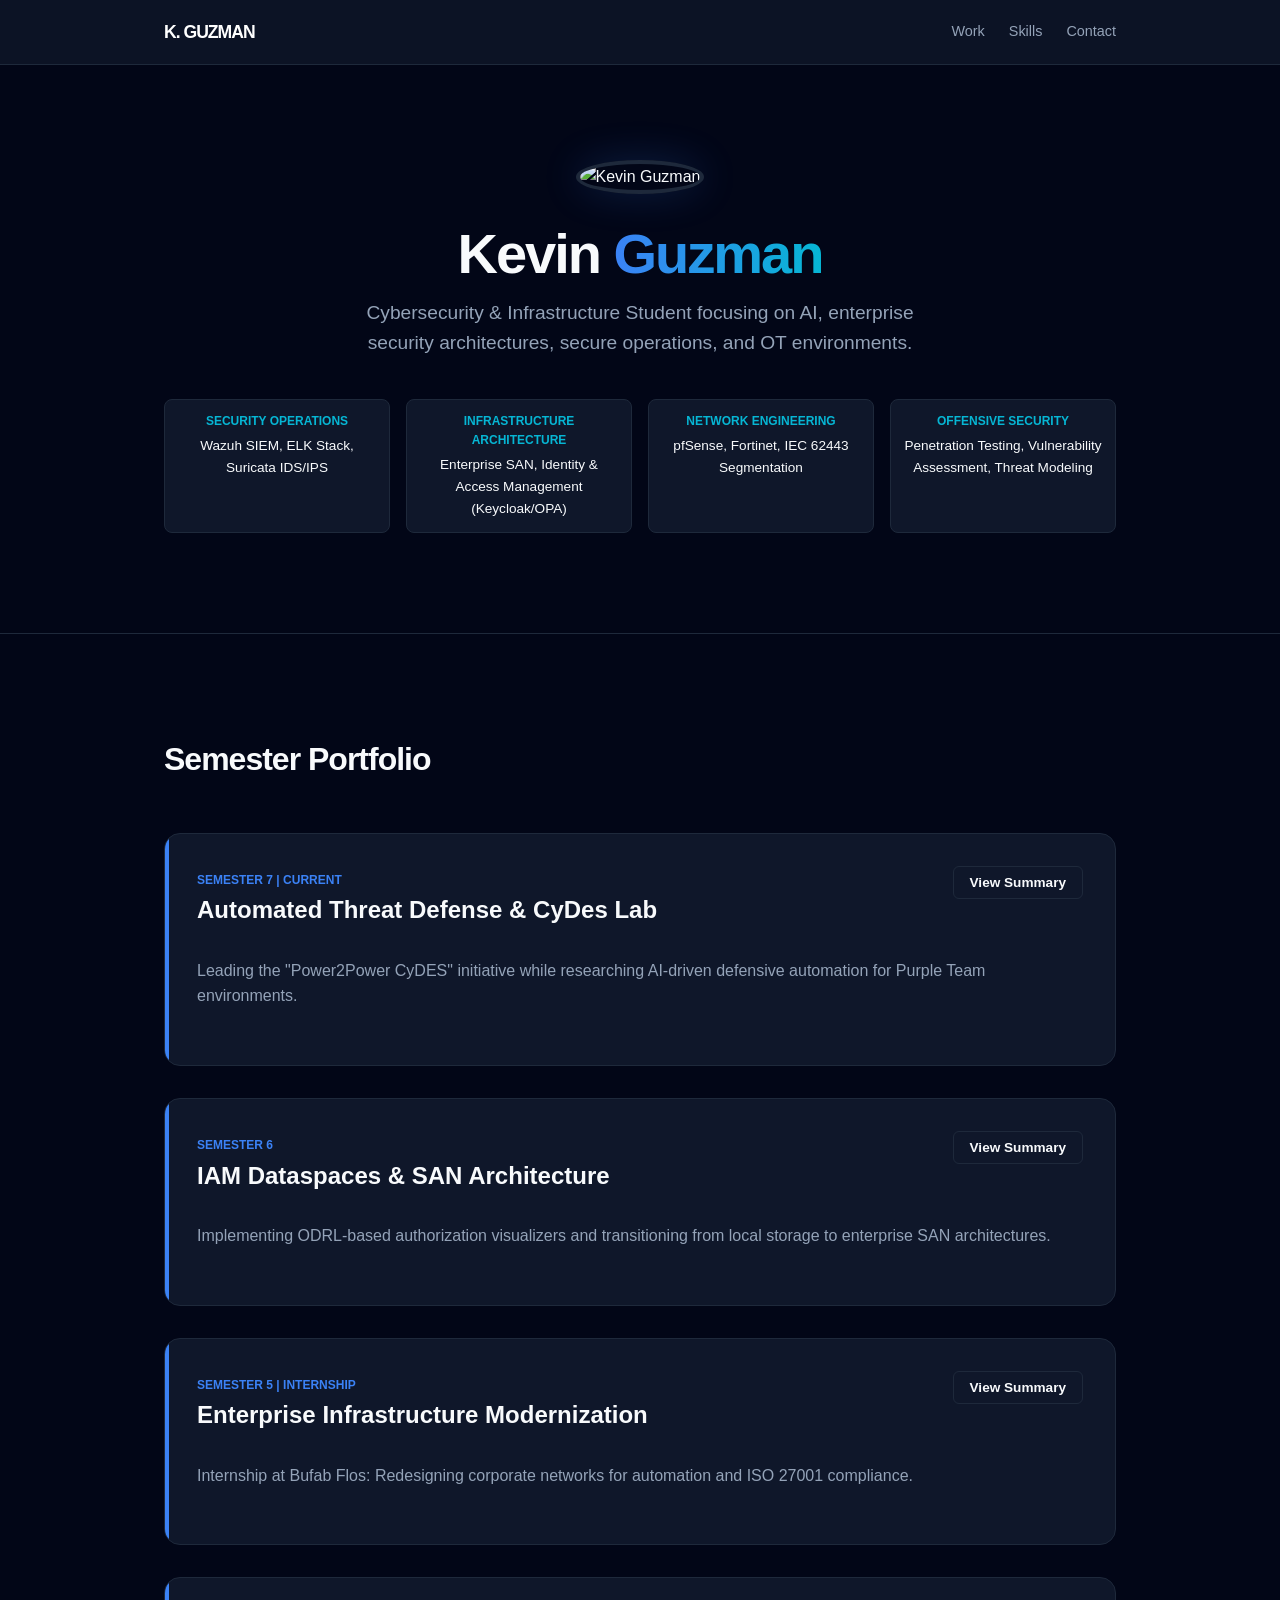
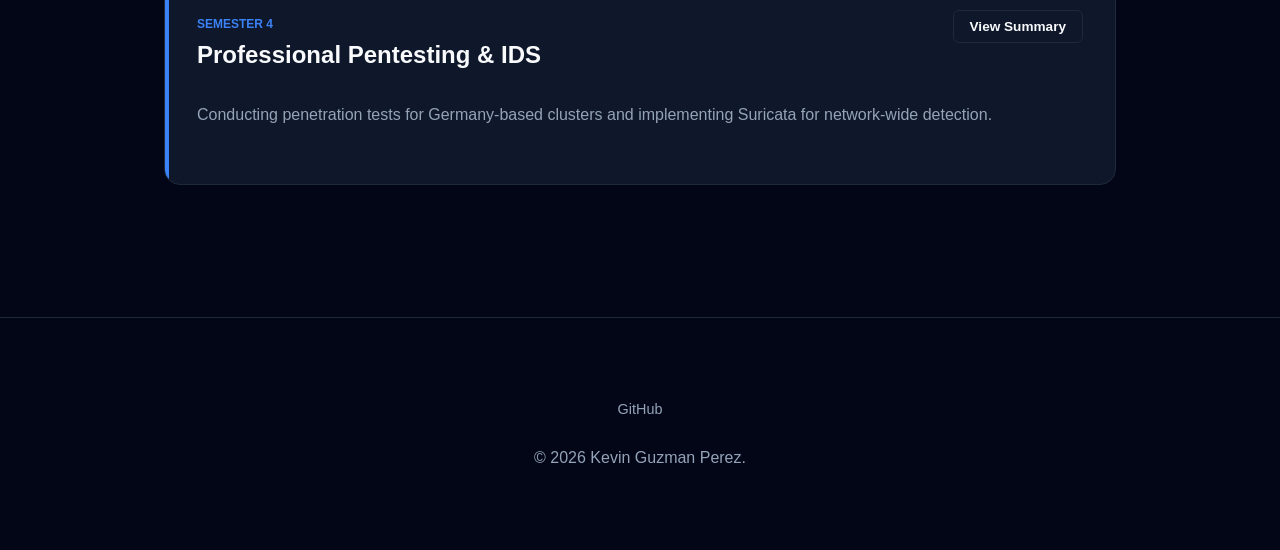
==== index.html @ f67b267b "Fix profile picture path in index.html" ====
<!DOCTYPE html>
<html lang="en">
<head>
    <meta charset="UTF-8">
    <meta name="viewport" content="width=device-width, initial-scale=1.0">
    <title>Kevin Guzman | Cybersecurity & Infrastructure Architect</title>
    <style>
        :root {
            --primary: #3b82f6;
            --primary-dark: #2563eb;
            --secondary: #0f172a;
            --accent: #06b6d4;
            --bg: #020617;
            --card-bg: #0f172a;
            --text: #f8fafc;
            --text-muted: #94a3b8;
            --border: #1e293b;
            --glass: rgba(15, 23, 42, 0.8);
        }

        * { box-sizing: border-box; margin: 0; padding: 0; }
        html { scroll-behavior: smooth; }

        body {
            font-family: 'Inter', -apple-system, sans-serif;
            background-color: var(--bg);
            color: var(--text);
            line-height: 1.6;
            overflow-x: hidden;
        }

        .container { max-width: 1000px; margin: 0 auto; padding: 0 24px; }

        /* Navigation */
        nav {
            position: fixed;
            top: 0; width: 100%;
            background: var(--glass);
            backdrop-filter: blur(12px);
            border-bottom: 1px solid var(--border);
            z-index: 1000;
        }

        nav .container {
            display: flex;
            justify-content: space-between;
            align-items: center;
            height: 64px;
        }

        .logo { font-weight: 800; letter-spacing: -1px; font-size: 1.1rem; color: #fff; text-decoration: none; }
        .nav-links { display: flex; gap: 24px; }
        .nav-links a { text-decoration: none; color: var(--text-muted); font-size: 0.9rem; font-weight: 500; transition: 0.2s; }
        .nav-links a:hover { color: var(--primary); }

        /* Hero */
        header { padding: 160px 0 100px; text-align: center; }
        .profile-pic {
            width: 160px; height: 160px; border-radius: 50%;
            object-fit: cover; margin-bottom: 32px;
            border: 4px solid var(--border);
            box-shadow: 0 0 40px rgba(59, 130, 246, 0.2);
        }

        h1 { font-size: 3.5rem; font-weight: 800; letter-spacing: -2px; margin-bottom: 16px; line-height: 1; }
        .gradient-text { background: linear-gradient(90deg, #3b82f6, #06b6d4); -webkit-background-clip: text; -webkit-text-fill-color: transparent; }
        .tagline { font-size: 1.2rem; color: var(--text-muted); max-width: 600px; margin: 0 auto 40px; }

        /* Skills */
        .skills-grid { display: grid; grid-template-columns: repeat(auto-fit, minmax(200px, 1fr)); gap: 16px; margin-top: 40px; }
        .skill-tag { background: var(--card-bg); border: 1px solid var(--border); padding: 12px; border-radius: 8px; font-size: 0.85rem; text-align: center; }
        .skill-tag strong { display: block; color: var(--accent); margin-bottom: 4px; font-size: 0.75rem; text-transform: uppercase; }

        /* Projects */
        section { padding: 100px 0; border-top: 1px solid var(--border); }
        h2 { font-size: 2rem; font-weight: 800; margin-bottom: 48px; letter-spacing: -1px; }

        .timeline { position: relative; }
        .project-card {
            background: var(--card-bg);
            border: 1px solid var(--border);
            border-radius: 16px;
            padding: 32px;
            margin-bottom: 32px;
            transition: 0.3s;
            position: relative;
            overflow: hidden;
        }

        .project-card:hover { border-color: var(--primary); transform: translateY(-4px); }
        .project-card::before {
            content: ""; position: absolute; top: 0; left: 0; width: 4px; height: 100%; background: var(--primary);
        }

        .project-header { display: flex; justify-content: space-between; align-items: flex-start; margin-bottom: 20px; }
        .semester-label { font-size: 0.75rem; font-weight: 700; color: var(--primary); text-transform: uppercase; }
        .project-title { font-size: 1.5rem; font-weight: 700; margin-bottom: 8px; }
        
        .project-summary { font-size: 1rem; color: var(--text-muted); margin-bottom: 24px; }
        
        /* Expandable Content */
        .details-content { 
            display: none; 
            padding-top: 24px; 
            border-top: 1px solid var(--border);
            font-size: 0.95rem;
        }
        .project-card.expanded .details-content { display: block; }

        .detail-section { margin-bottom: 20px; }
        .detail-section h4 { font-size: 0.85rem; color: var(--accent); text-transform: uppercase; margin-bottom: 8px; }
        .detail-section ul { padding-left: 20px; color: var(--text-muted); }
        .detail-section li { margin-bottom: 6px; }

        .toggle-btn {
            background: none; border: 1px solid var(--border); color: var(--text);
            padding: 8px 16px; border-radius: 6px; cursor: pointer; font-size: 0.85rem;
            font-weight: 600; transition: 0.2s;
        }
        .toggle-btn:hover { background: var(--border); }

        /* Footer */
        footer { padding: 80px 0; border-top: 1px solid var(--border); text-align: center; color: var(--text-muted); }
        .footer-links { display: flex; justify-content: center; gap: 32px; margin-bottom: 24px; }
        .footer-links a { color: var(--text-muted); text-decoration: none; font-size: 0.9rem; }
        .footer-links a:hover { color: var(--text); }

        @media (max-width: 768px) {
            h1 { font-size: 2.5rem; }
            .project-header { flex-direction: column; gap: 8px; }
        }
    </style>
</head>
<body>

    <nav>
        <div class="container">
            <a href="#" class="logo">K. GUZMAN</a>
            <div class="nav-links">
                <a href="#projects">Work</a>
                <a href="#skills">Skills</a>
                <a href="mailto:contact@deuthe.com">Contact</a>
            </div>
        </div>
    </nav>

    <header>
        <div class="container">
            <img src="assets/img/cv-pic.jpg" alt="Kevin Guzman" class="profile-pic">
            <h1>Kevin <span class="gradient-text">Guzman</span></h1>
            <p class="tagline">Cybersecurity & Infrastructure Student focusing on AI, enterprise security architectures, secure operations, and OT environments.</p>
            
            <div id="skills" class="skills-grid">
                <div class="skill-tag"><strong>Security Operations</strong>Wazuh SIEM, ELK Stack, Suricata IDS/IPS</div>
                <div class="skill-tag"><strong>Infrastructure Architecture</strong>Enterprise SAN, Identity & Access Management (Keycloak/OPA)</div>
                <div class="skill-tag"><strong>Network Engineering</strong>pfSense, Fortinet, IEC 62443 Segmentation</div>
                <div class="skill-tag"><strong>Offensive Security</strong>Penetration Testing, Vulnerability Assessment, Threat Modeling</div>
            </div>
        </div>
    </header>

    <section id="projects">
        <div class="container">
            <h2>Semester Portfolio</h2>
            
            <div class="timeline">

                <!-- Semester 7 -->
                <div class="project-card" id="s7">
                    <div class="project-header">
                        <div>
                            <span class="semester-label">Semester 7 | Current</span>
                            <h3 class="project-title">Automated Threat Defense & CyDes Lab</h3>
                        </div>
                        <button class="toggle-btn" onclick="toggleDetails('s7')">View Summary</button>
                    </div>
                    <p class="project-summary">Leading the "Power2Power CyDES" initiative while researching AI-driven defensive automation for Purple Team environments.</p>
                    
                    <div class="details-content">
                        <div class="detail-section">
                            <h4>Group Leadership: Power2Power</h4>
                            <ul>
                                <li>Acting as Group Leader for a collaboration with Power To Power on distributed energy system security.</li>
                                <li>Designing CRA-compliant network architectures for cyber-physical systems involving PLCs and Digital Twins.</li>
                                <li>Implementing IEC 62443 standard zones and conduits in complex Netlab environments.</li>
                            </ul>
                        </div>
                        <div class="detail-section">
                            <h4>Personal Research: AI-Driven Defense</h4>
                            <ul>
                                <li>Developed an automated defense script utilizing Gemma 4B and Gemini-CLI for real-time SSH log analysis.</li>
                                <li>Integrating active deception (Canary Tokens) with endpoint forensics (Velociraptor/Sysmon).</li>
                                <li>Built a 64GB RAM virtualized homelab for high-fidelity security validation and incident response testing.</li>
                            </ul>
                        </div>
                        <a href="cydes.html" style="color: var(--accent); text-decoration: none; font-size: 0.9rem; font-weight: 700;">Explore Lab Architecture Page →</a>
                    </div>
                </div>

                <!-- Semester 6 -->
                <div class="project-card" id="s6">
                    <div class="project-header">
                        <div>
                            <span class="semester-label">Semester 6</span>
                            <h3 class="project-title">IAM Dataspaces & SAN Architecture</h3>
                        </div>
                        <button class="toggle-btn" onclick="toggleDetails('s6')">View Summary</button>
                    </div>
                    <p class="project-summary">Implementing ODRL-based authorization visualizers and transitioning from local storage to enterprise SAN architectures.</p>
                    
                    <div class="details-content">
                        <div class="detail-section">
                            <h4>IAM building Blocks (Smart City)</h4>
                            <ul>
                                <li>Integrated IAM components into a dataspace for the "Eindhoven Verlicht" initiative.</li>
                                <li>Developed the ODRL Authorization Visualizer using a microservice stack: APISIX, OPA (Rego), and Keycloak.</li>
                                <li>Successfully orchestrated end-to-end JWT token validation and dynamic policy enforcement.</li>
                            </ul>
                        </div>
                        <div class="detail-section">
                            <h4>SAN Evolution</h4>
                            <ul>
                                <li>Built a Storage Area Network (SAN) prototype using consumer-grade hardware and iSCSI protocols.</li>
                                <li>Conducted performance gap analysis between NAS and SAN, focusing on latency and virtualization workloads.</li>
                                <li>Applied TOGAF Phase A and ArchiMate modeling to align technical setup with business continuity requirements.</li>
                            </ul>
                        </div>
                        <a href="whitepaper.html" style="color: var(--accent); text-decoration: none; font-size: 0.9rem; font-weight: 700;">View SAN Whitepaper →</a>
                    </div>
                </div>

                <!-- Semester 5 -->
                <div class="project-card" id="s5">
                    <div class="project-header">
                        <div>
                            <span class="semester-label">Semester 5 | Internship</span>
                            <h3 class="project-title">Enterprise Infrastructure Modernization</h3>
                        </div>
                        <button class="toggle-btn" onclick="toggleDetails('s5')">View Summary</button>
                    </div>
                    <p class="project-summary">Internship at Bufab Flos: Redesigning corporate networks for automation and ISO 27001 compliance.</p>
                    
                    <div class="details-content">
                        <div class="detail-section">
                            <h4>Bufab Flos Modernization</h4>
                            <ul>
                                <li>Responsible for redesigning and implementing network segments to support a new Warehouse Management System.</li>
                                <li>Prepared infrastructure for ISO 27001 compliance through strict VLAN segmentation and firewall hardening.</li>
                                <li>Executed Fortinet Firewall configurations, server consolidation, and Wi-Fi frequency analysis.</li>
                                <li>Coordinated technical requirements with stakeholders to ensure zero-downtime during the migration.</li>
                            </ul>
                        </div>
                    </div>
                </div>

                <!-- Semester 4 -->
                <div class="project-card" id="s4">
                    <div class="project-header">
                        <div>
                            <span class="semester-label">Semester 4</span>
                            <h3 class="project-title">Professional Pentesting & IDS</h3>
                        </div>
                        <button class="toggle-btn" onclick="toggleDetails('s4')">View Summary</button>
                    </div>
                    <p class="project-summary">Conducting penetration tests for Germany-based clusters and implementing Suricata for network-wide detection.</p>
                    
                    <div class="details-content">
                        <div class="detail-section">
                            <h4>Pentest: EHV-A Project</h4>
                            <ul>
                                <li>Conducted intelligence gathering (OSINT) and reconnaissance for a virtualized environment hosted on Azure/Kubernetes.</li>
                                <li>Identified outdated webserver versions and misconfigured certificates as primary entry vectors.</li>
                                <li>Navigated complex legal and scoping constraints within a professional pentesting contract.</li>
                            </ul>
                        </div>
                        <div class="detail-section">
                            <h4>Network Defense</h4>
                            <ul>
                                <li>Implemented Suricata IDS for network-based intrusion detection.</li>
                                <li>Developed "Body of Knowledge" documentation on Wi-Fi cracking vectors and defensive countermeasures.</li>
                            </ul>
                        </div>
                    </div>
                </div>

            </div>
        </div>
    </section>

    <footer>
        <div class="container">
            <div class="footer-links">
                <a href="https://github.com/Deuthe" target="_blank">GitHub</a>
            </div>
            <p>&copy; 2026 Kevin Guzman Perez.</p>
        </div>
    </footer>

    <script>
        function toggleDetails(id) {
            const card = document.getElementById(id);
            const btn = card.querySelector('.toggle-btn');
            card.classList.toggle('expanded');
            btn.textContent = card.classList.contains('expanded') ? 'Hide Summary' : 'View Summary';
        }
    </script>
</body>
</html>
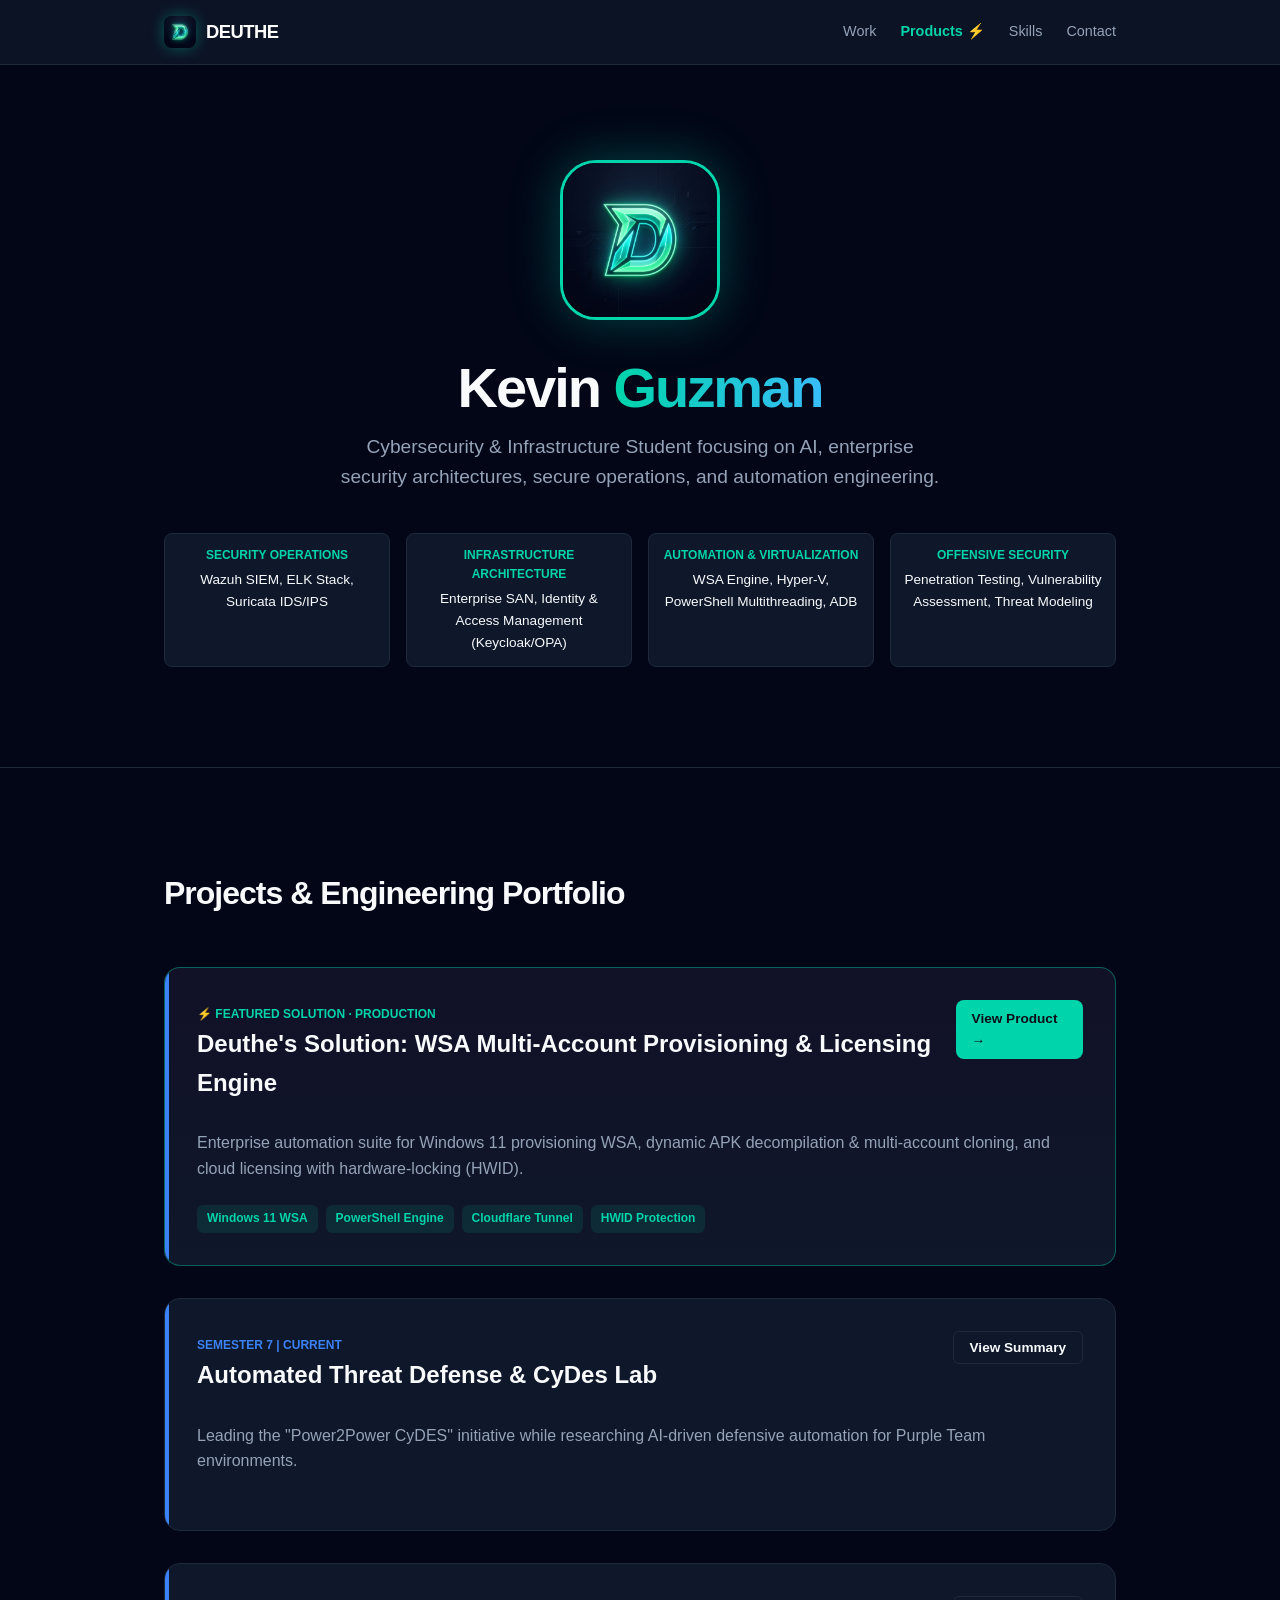
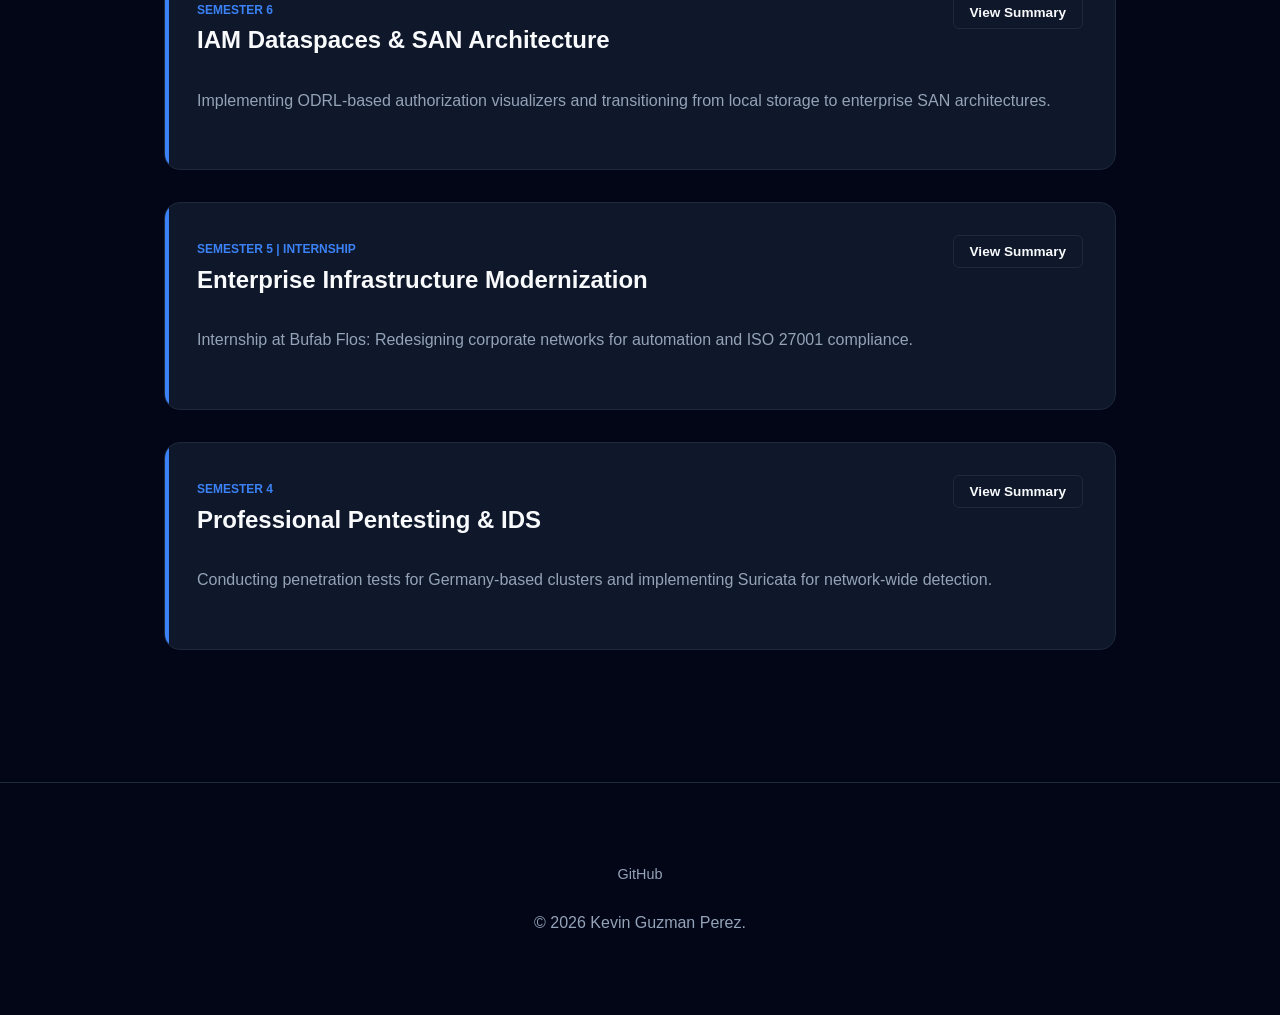
==== commit c30ac2c1: "Add Deuthe glowing brand logo and connect portfolio with products" ====
--- a/index.html
+++ b/index.html
@@ -9,7 +9,7 @@
             --primary: #3b82f6;
             --primary-dark: #2563eb;
             --secondary: #0f172a;
-            --accent: #06b6d4;
+            --accent: #00d4aa;
             --bg: #020617;
             --card-bg: #0f172a;
             --text: #f8fafc;
@@ -48,22 +48,24 @@
             height: 64px;
         }
 
-        .logo { font-weight: 800; letter-spacing: -1px; font-size: 1.1rem; color: #fff; text-decoration: none; }
-        .nav-links { display: flex; gap: 24px; }
+        .logo { font-weight: 800; letter-spacing: -0.5px; font-size: 1.15rem; color: #fff; text-decoration: none; display: flex; align-items: center; gap: 10px; }
+        .logo img { width: 32px; height: 32px; border-radius: 8px; box-shadow: 0 0 15px rgba(0, 212, 170, 0.4); }
+        .nav-links { display: flex; gap: 24px; align-items: center; }
         .nav-links a { text-decoration: none; color: var(--text-muted); font-size: 0.9rem; font-weight: 500; transition: 0.2s; }
-        .nav-links a:hover { color: var(--primary); }
+        .nav-links a:hover { color: var(--accent); }
 
         /* Hero */
         header { padding: 160px 0 100px; text-align: center; }
         .profile-pic {
-            width: 160px; height: 160px; border-radius: 50%;
+            width: 160px; height: 160px; border-radius: 36px;
             object-fit: cover; margin-bottom: 32px;
-            border: 4px solid var(--border);
-            box-shadow: 0 0 40px rgba(59, 130, 246, 0.2);
+            border: 3px solid var(--accent);
+            box-shadow: 0 0 50px rgba(0, 212, 170, 0.3);
+            background: #0d0d1a;
         }
 
         h1 { font-size: 3.5rem; font-weight: 800; letter-spacing: -2px; margin-bottom: 16px; line-height: 1; }
-        .gradient-text { background: linear-gradient(90deg, #3b82f6, #06b6d4); -webkit-background-clip: text; -webkit-text-fill-color: transparent; }
+        .gradient-text { background: linear-gradient(90deg, #00d4aa, #38bdf8); -webkit-background-clip: text; -webkit-text-fill-color: transparent; }
         .tagline { font-size: 1.2rem; color: var(--text-muted); max-width: 600px; margin: 0 auto 40px; }
 
         /* Skills */
@@ -135,9 +137,13 @@
 
     <nav>
         <div class="container">
-            <a href="#" class="logo">K. GUZMAN</a>
+            <a href="/" class="logo">
+                <img src="assets/img/logo.png" alt="Deuthe Logo">
+                <span>DEUTHE</span>
+            </a>
             <div class="nav-links">
                 <a href="#projects">Work</a>
+                <a href="/products/dofustouchwsa/install" style="color: var(--accent); font-weight: 700;">Products &#x26A1;</a>
                 <a href="#skills">Skills</a>
                 <a href="mailto:contact@deuthe.com">Contact</a>
             </div>
@@ -146,14 +152,14 @@
 
     <header>
         <div class="container">
-            <img src="assets/img/cv-pic.jpg" alt="Kevin Guzman" class="profile-pic">
+            <img src="assets/img/logo.png" alt="Kevin Guzman (Deuthe)" class="profile-pic">
             <h1>Kevin <span class="gradient-text">Guzman</span></h1>
-            <p class="tagline">Cybersecurity & Infrastructure Student focusing on AI, enterprise security architectures, secure operations, and OT environments.</p>
+            <p class="tagline">Cybersecurity & Infrastructure Student focusing on AI, enterprise security architectures, secure operations, and automation engineering.</p>
             
             <div id="skills" class="skills-grid">
                 <div class="skill-tag"><strong>Security Operations</strong>Wazuh SIEM, ELK Stack, Suricata IDS/IPS</div>
                 <div class="skill-tag"><strong>Infrastructure Architecture</strong>Enterprise SAN, Identity & Access Management (Keycloak/OPA)</div>
-                <div class="skill-tag"><strong>Network Engineering</strong>pfSense, Fortinet, IEC 62443 Segmentation</div>
+                <div class="skill-tag"><strong>Automation & Virtualization</strong>WSA Engine, Hyper-V, PowerShell Multithreading, ADB</div>
                 <div class="skill-tag"><strong>Offensive Security</strong>Penetration Testing, Vulnerability Assessment, Threat Modeling</div>
             </div>
         </div>
@@ -161,9 +167,30 @@
 
     <section id="projects">
         <div class="container">
-            <h2>Semester Portfolio</h2>
+            <h2>Projects & Engineering Portfolio</h2>
             
             <div class="timeline">
+
+                <!-- Featured Product: Deuthe's Solution -->
+                <div class="project-card" id="deuthe-solution" style="border-color: rgba(0, 212, 170, 0.4); background: linear-gradient(180deg, #111128, #0f172a);">
+                    <div class="project-header">
+                        <div>
+                            <span class="semester-label" style="color: var(--accent);">&#x26A1; Featured Solution &middot; Production</span>
+                            <h3 class="project-title">Deuthe's Solution: WSA Multi-Account Provisioning & Licensing Engine</h3>
+                        </div>
+                        <a href="/products/dofustouchwsa/install" style="background: var(--accent); color: #0d0d1a; padding: 8px 16px; border-radius: 8px; font-weight: 700; text-decoration: none; font-size: 0.85rem; display: inline-flex; align-items: center; gap: 6px;">
+                            View Product &#x2192;
+                        </a>
+                    </div>
+                    <p class="project-summary">Enterprise automation suite for Windows 11 provisioning WSA, dynamic APK decompilation & multi-account cloning, and cloud licensing with hardware-locking (HWID).</p>
+                    
+                    <div style="display: flex; gap: 8px; flex-wrap: wrap; margin-top: 16px;">
+                        <span style="background: rgba(0, 212, 170, 0.1); color: var(--accent); padding: 4px 10px; border-radius: 6px; font-size: 0.75rem; font-weight: 600;">Windows 11 WSA</span>
+                        <span style="background: rgba(0, 212, 170, 0.1); color: var(--accent); padding: 4px 10px; border-radius: 6px; font-size: 0.75rem; font-weight: 600;">PowerShell Engine</span>
+                        <span style="background: rgba(0, 212, 170, 0.1); color: var(--accent); padding: 4px 10px; border-radius: 6px; font-size: 0.75rem; font-weight: 600;">Cloudflare Tunnel</span>
+                        <span style="background: rgba(0, 212, 170, 0.1); color: var(--accent); padding: 4px 10px; border-radius: 6px; font-size: 0.75rem; font-weight: 600;">HWID Protection</span>
+                    </div>
+                </div>
 
                 <!-- Semester 7 -->
                 <div class="project-card" id="s7">
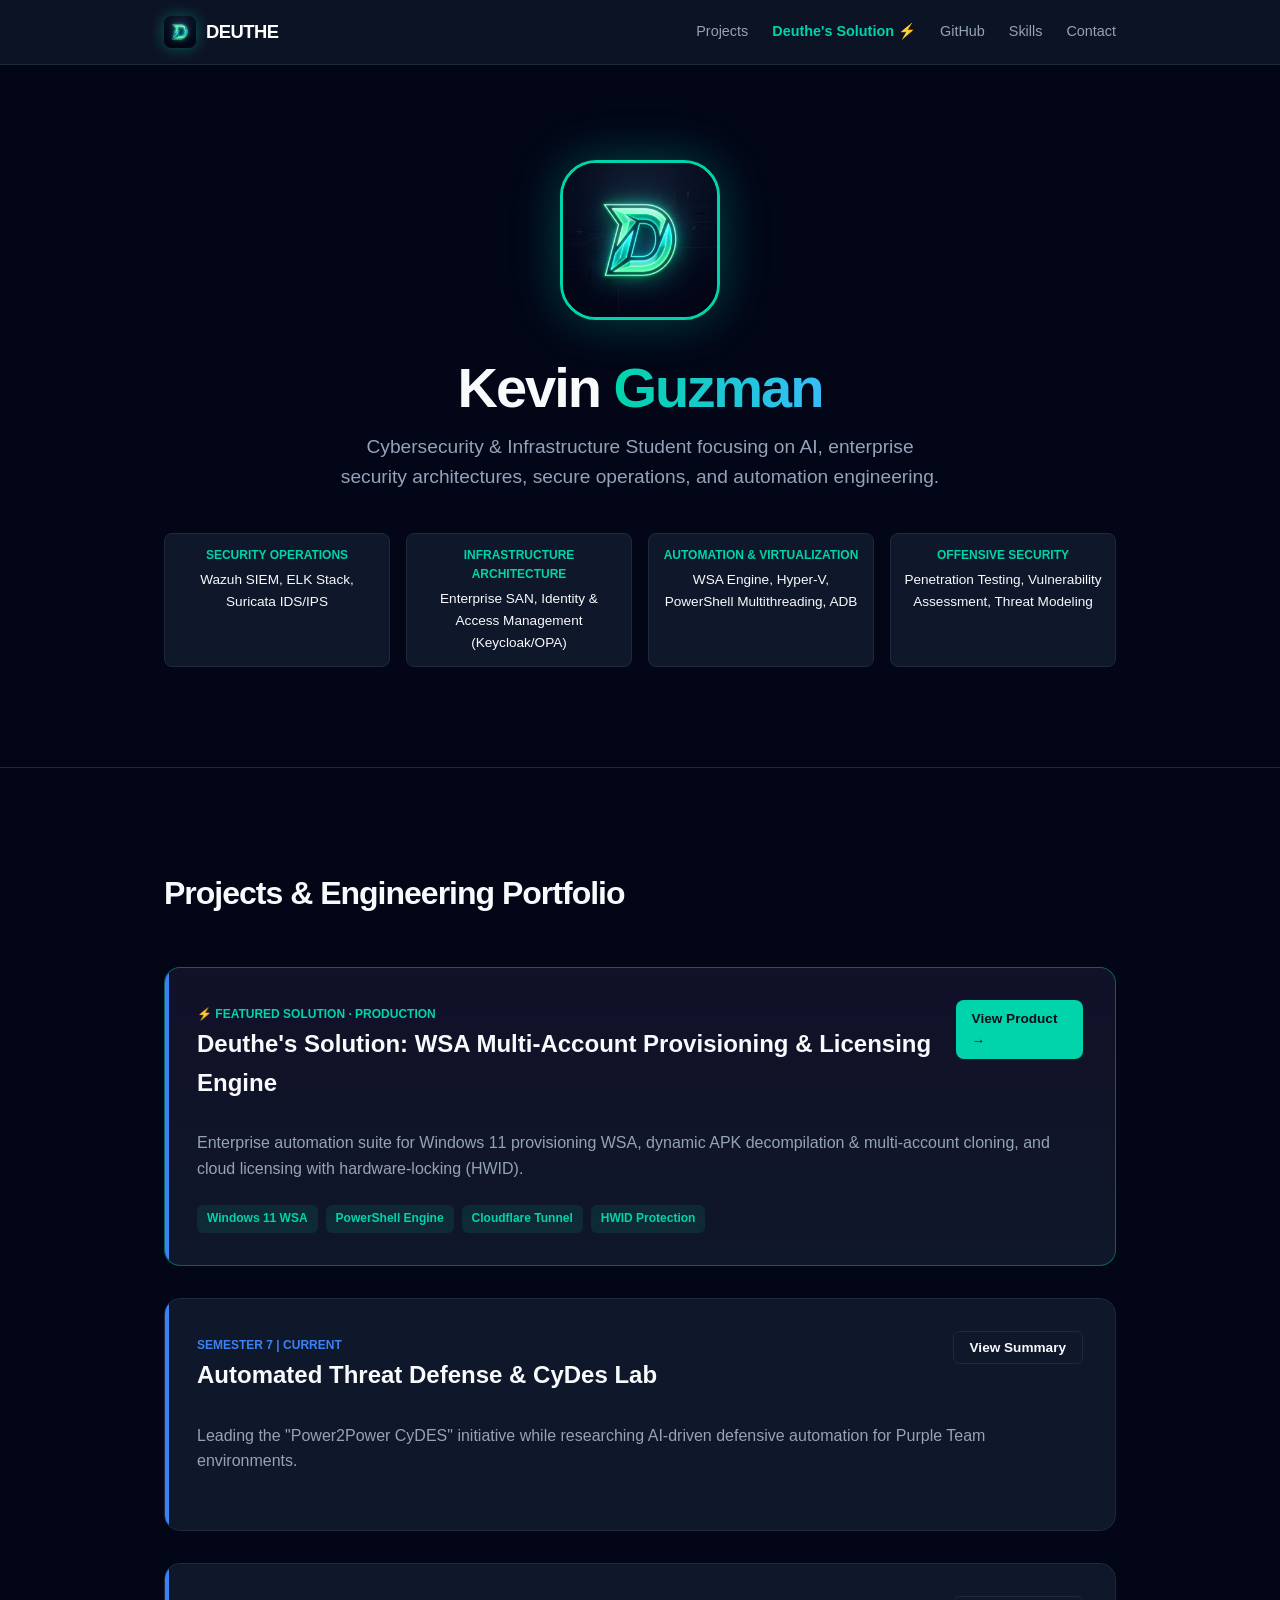
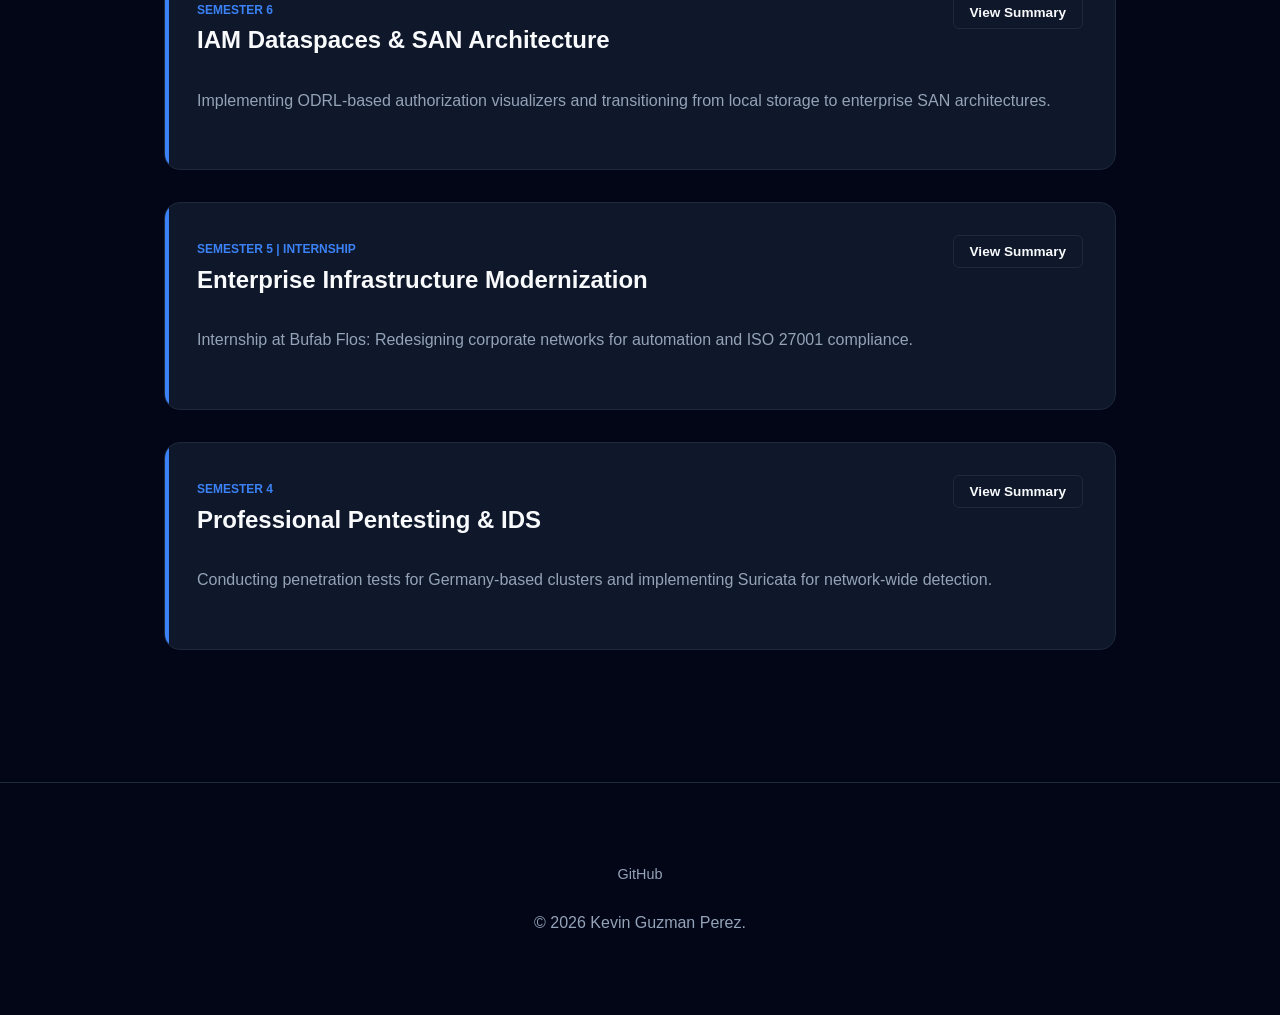
==== commit 098931df: "feat(seo): add OpenGraph, Twitter cards, SHA-256 integrity checksums, Telegram support, and canonica" ====
--- a/index.html
+++ b/index.html
@@ -4,6 +4,42 @@
     <meta charset="UTF-8">
     <meta name="viewport" content="width=device-width, initial-scale=1.0">
     <title>Kevin Guzman | Cybersecurity & Infrastructure Architect</title>
+    <meta name="description" content="Portfolio of Kevin Guzman (Deuthe) — Cybersecurity, Systems Architecture, Android Virtualization, Enterprise Networks, and Cloud Infrastructure.">
+    <link rel="canonical" href="https://deuthe.com/">
+    <link rel="icon" type="image/png" href="assets/img/logo.png">
+
+    <!-- Open Graph / Facebook -->
+    <meta property="og:type" content="website">
+    <meta property="og:url" content="https://deuthe.com/">
+    <meta property="og:title" content="Kevin Guzman | Cybersecurity & Infrastructure Architect">
+    <meta property="og:description" content="Portfolio of Kevin Guzman — Cybersecurity, Systems Architecture, Android Virtualization & Enterprise Infrastructure.">
+    <meta property="og:image" content="https://deuthe.com/assets/img/logo.png">
+
+    <!-- Twitter -->
+    <meta property="twitter:card" content="summary">
+    <meta property="twitter:url" content="https://deuthe.com/">
+    <meta property="twitter:title" content="Kevin Guzman | Cybersecurity & Infrastructure Architect">
+    <meta property="twitter:description" content="Portfolio of Kevin Guzman — Cybersecurity, Systems Architecture, Android Virtualization & Enterprise Infrastructure.">
+    <meta property="twitter:image" content="https://deuthe.com/assets/img/logo.png">
+
+    <!-- Structured Data (JSON-LD) -->
+    <script type="application/ld+json">
+    {
+      "@context": "https://schema.org",
+      "@type": "ProfilePage",
+      "mainEntity": {
+        "@type": "Person",
+        "name": "Kevin Guzman",
+        "alternateName": "Deuthe",
+        "url": "https://deuthe.com/",
+        "image": "https://deuthe.com/assets/img/cv-pic.jpg",
+        "jobTitle": "Cybersecurity & Systems Infrastructure Engineer",
+        "sameAs": [
+          "https://github.com/Deuthe"
+        ]
+      }
+    }
+    </script>
     <style>
         :root {
             --primary: #3b82f6;
@@ -142,8 +178,9 @@
                 <span>DEUTHE</span>
             </a>
             <div class="nav-links">
-                <a href="#projects">Work</a>
-                <a href="/products/dofustouchwsa/install" style="color: var(--accent); font-weight: 700;">Products &#x26A1;</a>
+                <a href="#projects">Projects</a>
+                <a href="/products/dofustouchwsa/install/" style="color: var(--accent); font-weight: 700;">Deuthe's Solution &#x26A1;</a>
+                <a href="https://github.com/Deuthe" target="_blank">GitHub</a>
                 <a href="#skills">Skills</a>
                 <a href="mailto:contact@deuthe.com">Contact</a>
             </div>
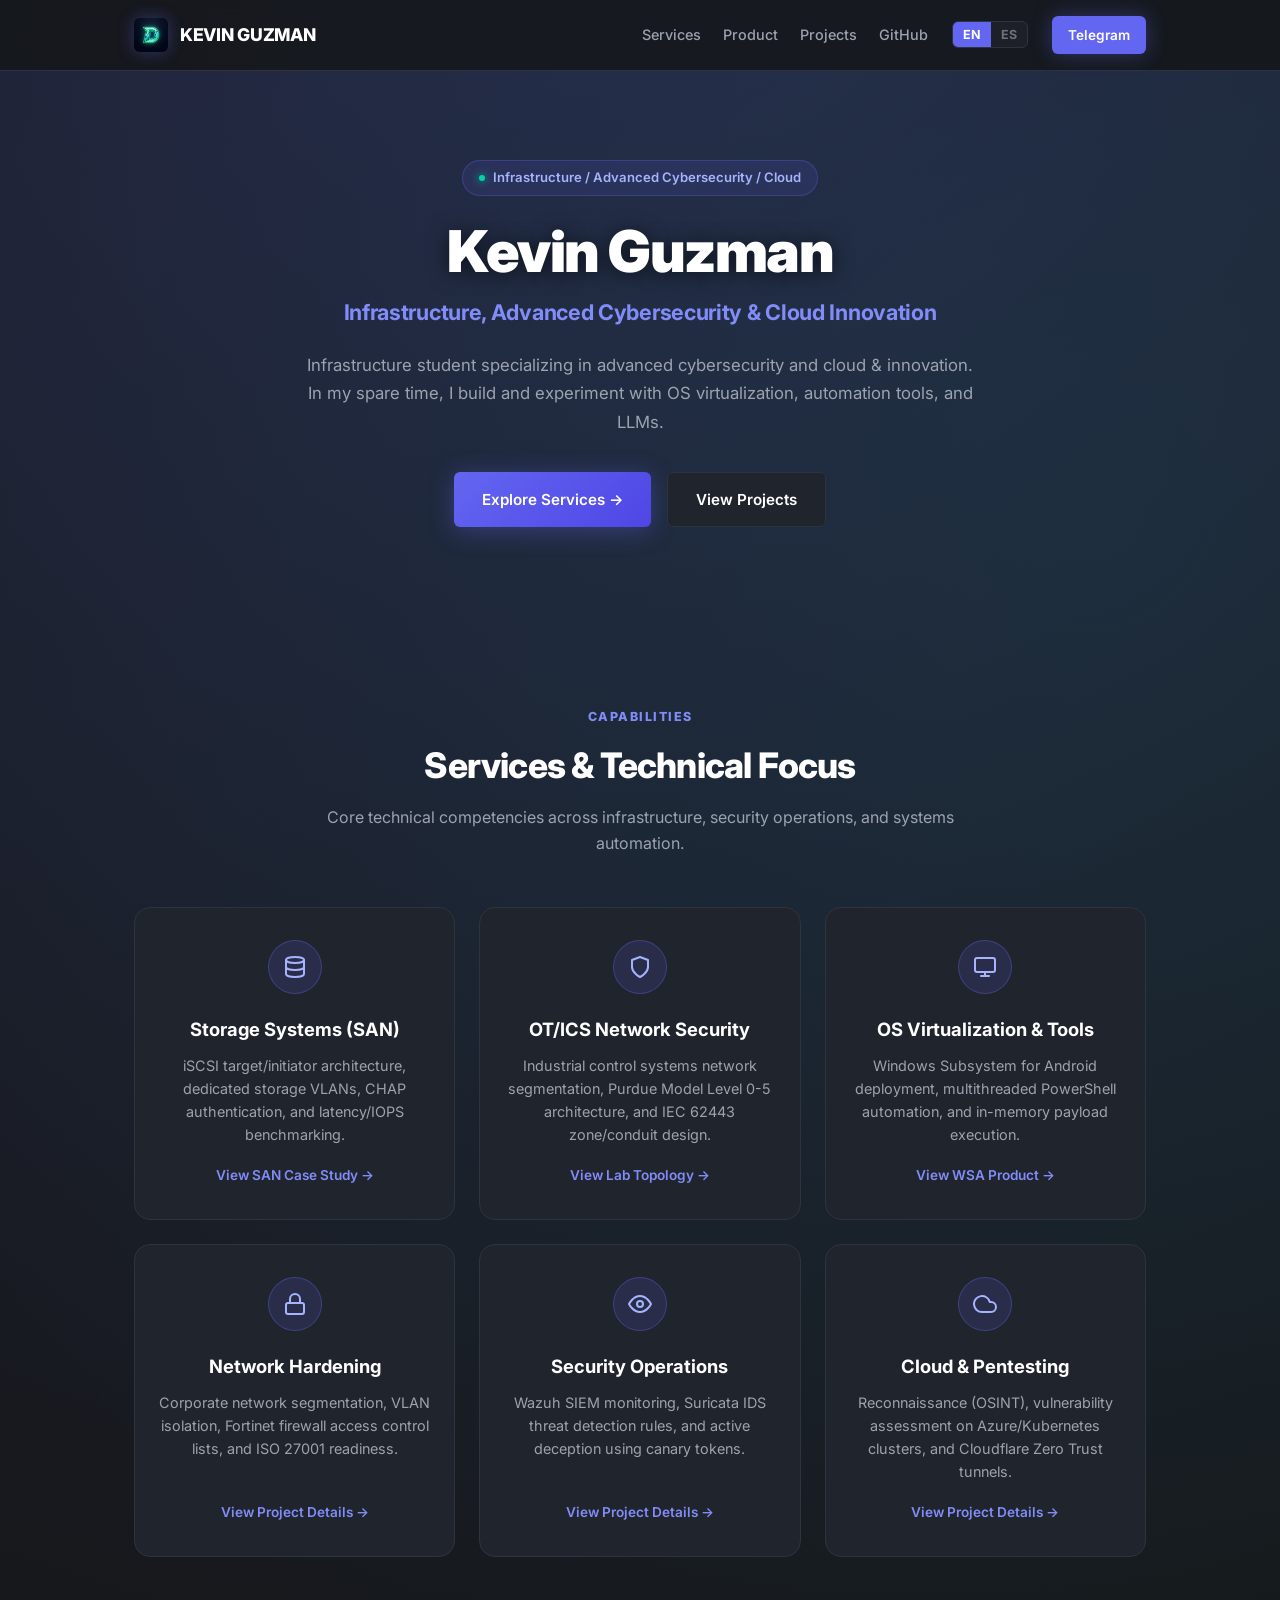
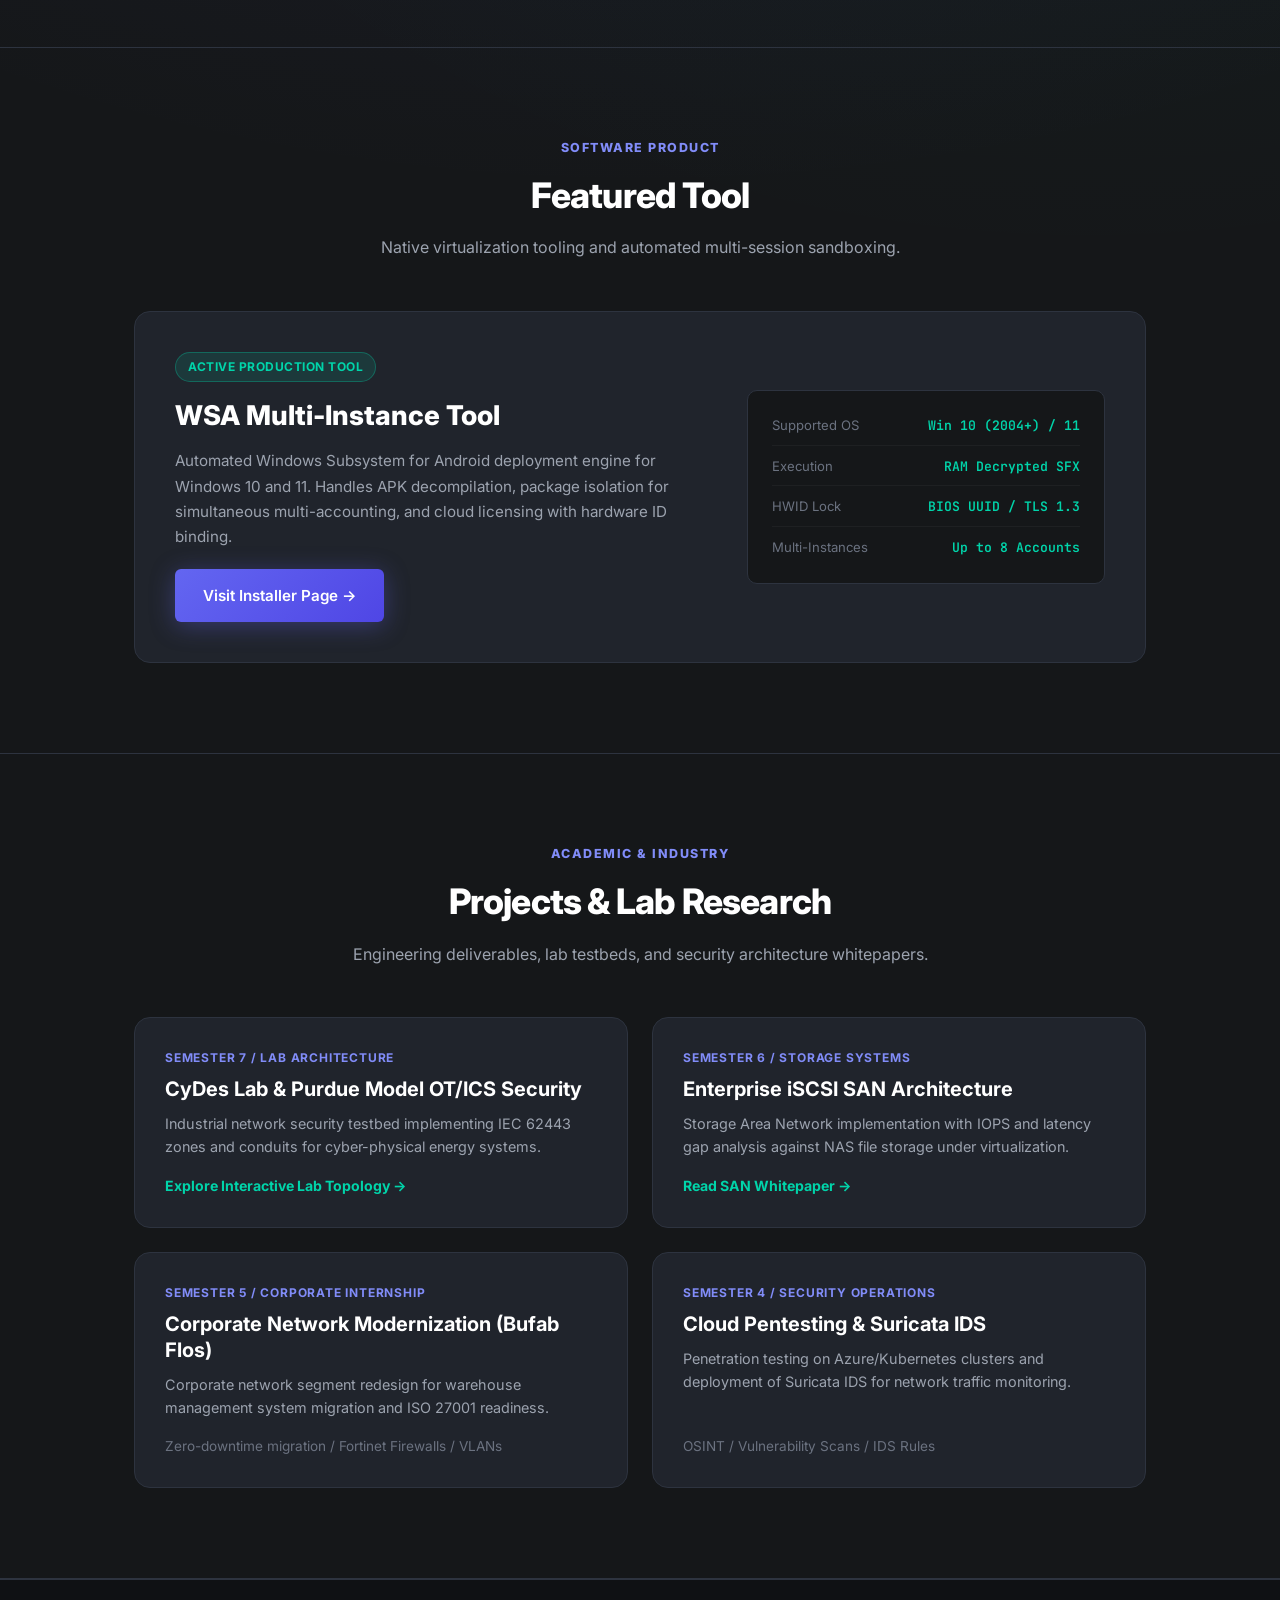
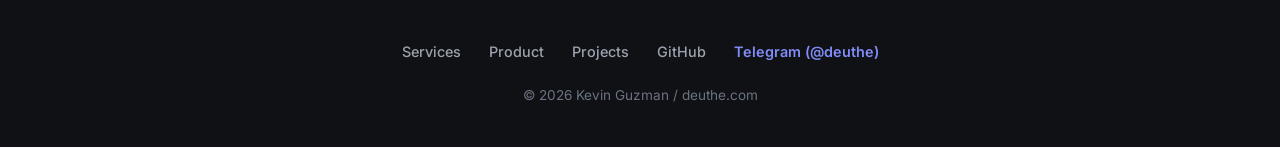
==== commit 7f032d4a: "feat: redesign portfolio and installer with Cruip Open dark theme, bilingual switcher, 5M Kamas pric" ====
--- a/index.html
+++ b/index.html
@@ -1,372 +1,899 @@
 <!DOCTYPE html>
 <html lang="en">
 <head>
-    <meta charset="UTF-8">
-    <meta name="viewport" content="width=device-width, initial-scale=1.0">
-    <title>Kevin Guzman | Cybersecurity & Infrastructure Architect</title>
-    <meta name="description" content="Portfolio of Kevin Guzman (Deuthe) — Cybersecurity, Systems Architecture, Android Virtualization, Enterprise Networks, and Cloud Infrastructure.">
-    <link rel="canonical" href="https://deuthe.com/">
-    <link rel="icon" type="image/png" href="assets/img/logo.png">
-
-    <!-- Open Graph / Facebook -->
-    <meta property="og:type" content="website">
-    <meta property="og:url" content="https://deuthe.com/">
-    <meta property="og:title" content="Kevin Guzman | Cybersecurity & Infrastructure Architect">
-    <meta property="og:description" content="Portfolio of Kevin Guzman — Cybersecurity, Systems Architecture, Android Virtualization & Enterprise Infrastructure.">
-    <meta property="og:image" content="https://deuthe.com/assets/img/logo.png">
-
-    <!-- Twitter -->
-    <meta property="twitter:card" content="summary">
-    <meta property="twitter:url" content="https://deuthe.com/">
-    <meta property="twitter:title" content="Kevin Guzman | Cybersecurity & Infrastructure Architect">
-    <meta property="twitter:description" content="Portfolio of Kevin Guzman — Cybersecurity, Systems Architecture, Android Virtualization & Enterprise Infrastructure.">
-    <meta property="twitter:image" content="https://deuthe.com/assets/img/logo.png">
-
-    <!-- Structured Data (JSON-LD) -->
-    <script type="application/ld+json">
-    {
-      "@context": "https://schema.org",
-      "@type": "ProfilePage",
-      "mainEntity": {
-        "@type": "Person",
-        "name": "Kevin Guzman",
-        "alternateName": "Deuthe",
-        "url": "https://deuthe.com/",
-        "image": "https://deuthe.com/assets/img/cv-pic.jpg",
-        "jobTitle": "Cybersecurity & Systems Infrastructure Engineer",
-        "sameAs": [
-          "https://github.com/Deuthe"
-        ]
-      }
-    }
-    </script>
-    <style>
-        :root {
-            --primary: #3b82f6;
-            --primary-dark: #2563eb;
-            --secondary: #0f172a;
-            --accent: #00d4aa;
-            --bg: #020617;
-            --card-bg: #0f172a;
-            --text: #f8fafc;
-            --text-muted: #94a3b8;
-            --border: #1e293b;
-            --glass: rgba(15, 23, 42, 0.8);
-        }
-
-        * { box-sizing: border-box; margin: 0; padding: 0; }
-        html { scroll-behavior: smooth; }
-
-        body {
-            font-family: 'Inter', -apple-system, sans-serif;
-            background-color: var(--bg);
-            color: var(--text);
-            line-height: 1.6;
-            overflow-x: hidden;
-        }
-
-        .container { max-width: 1000px; margin: 0 auto; padding: 0 24px; }
-
-        /* Navigation */
-        nav {
-            position: fixed;
-            top: 0; width: 100%;
-            background: var(--glass);
-            backdrop-filter: blur(12px);
-            border-bottom: 1px solid var(--border);
-            z-index: 1000;
-        }
-
-        nav .container {
-            display: flex;
-            justify-content: space-between;
-            align-items: center;
-            height: 64px;
-        }
-
-        .logo { font-weight: 800; letter-spacing: -0.5px; font-size: 1.15rem; color: #fff; text-decoration: none; display: flex; align-items: center; gap: 10px; }
-        .logo img { width: 32px; height: 32px; border-radius: 8px; box-shadow: 0 0 15px rgba(0, 212, 170, 0.4); }
-        .nav-links { display: flex; gap: 24px; align-items: center; }
-        .nav-links a { text-decoration: none; color: var(--text-muted); font-size: 0.9rem; font-weight: 500; transition: 0.2s; }
-        .nav-links a:hover { color: var(--accent); }
-
-        /* Hero */
-        header { padding: 160px 0 100px; text-align: center; }
-        .profile-pic {
-            width: 160px; height: 160px; border-radius: 36px;
-            object-fit: cover; margin-bottom: 32px;
-            border: 3px solid var(--accent);
-            box-shadow: 0 0 50px rgba(0, 212, 170, 0.3);
-            background: #0d0d1a;
-        }
-
-        h1 { font-size: 3.5rem; font-weight: 800; letter-spacing: -2px; margin-bottom: 16px; line-height: 1; }
-        .gradient-text { background: linear-gradient(90deg, #00d4aa, #38bdf8); -webkit-background-clip: text; -webkit-text-fill-color: transparent; }
-        .tagline { font-size: 1.2rem; color: var(--text-muted); max-width: 600px; margin: 0 auto 40px; }
-
-        /* Skills */
-        .skills-grid { display: grid; grid-template-columns: repeat(auto-fit, minmax(200px, 1fr)); gap: 16px; margin-top: 40px; }
-        .skill-tag { background: var(--card-bg); border: 1px solid var(--border); padding: 12px; border-radius: 8px; font-size: 0.85rem; text-align: center; }
-        .skill-tag strong { display: block; color: var(--accent); margin-bottom: 4px; font-size: 0.75rem; text-transform: uppercase; }
-
-        /* Projects */
-        section { padding: 100px 0; border-top: 1px solid var(--border); }
-        h2 { font-size: 2rem; font-weight: 800; margin-bottom: 48px; letter-spacing: -1px; }
-
-        .timeline { position: relative; }
-        .project-card {
-            background: var(--card-bg);
-            border: 1px solid var(--border);
-            border-radius: 16px;
-            padding: 32px;
-            margin-bottom: 32px;
-            transition: 0.3s;
-            position: relative;
-            overflow: hidden;
-        }
-
-        .project-card:hover { border-color: var(--primary); transform: translateY(-4px); }
-        .project-card::before {
-            content: ""; position: absolute; top: 0; left: 0; width: 4px; height: 100%; background: var(--primary);
-        }
-
-        .project-header { display: flex; justify-content: space-between; align-items: flex-start; margin-bottom: 20px; }
-        .semester-label { font-size: 0.75rem; font-weight: 700; color: var(--primary); text-transform: uppercase; }
-        .project-title { font-size: 1.5rem; font-weight: 700; margin-bottom: 8px; }
-        
-        .project-summary { font-size: 1rem; color: var(--text-muted); margin-bottom: 24px; }
-        
-        /* Expandable Content */
-        .details-content { 
-            display: none; 
-            padding-top: 24px; 
-            border-top: 1px solid var(--border);
-            font-size: 0.95rem;
-        }
-        .project-card.expanded .details-content { display: block; }
-
-        .detail-section { margin-bottom: 20px; }
-        .detail-section h4 { font-size: 0.85rem; color: var(--accent); text-transform: uppercase; margin-bottom: 8px; }
-        .detail-section ul { padding-left: 20px; color: var(--text-muted); }
-        .detail-section li { margin-bottom: 6px; }
-
-        .toggle-btn {
-            background: none; border: 1px solid var(--border); color: var(--text);
-            padding: 8px 16px; border-radius: 6px; cursor: pointer; font-size: 0.85rem;
-            font-weight: 600; transition: 0.2s;
-        }
-        .toggle-btn:hover { background: var(--border); }
-
-        /* Footer */
-        footer { padding: 80px 0; border-top: 1px solid var(--border); text-align: center; color: var(--text-muted); }
-        .footer-links { display: flex; justify-content: center; gap: 32px; margin-bottom: 24px; }
-        .footer-links a { color: var(--text-muted); text-decoration: none; font-size: 0.9rem; }
-        .footer-links a:hover { color: var(--text); }
-
-        @media (max-width: 768px) {
-            h1 { font-size: 2.5rem; }
-            .project-header { flex-direction: column; gap: 8px; }
-        }
-    </style>
+ <meta charset="UTF-8">
+ <meta name="viewport" content="width=device-width, initial-scale=1.0">
+ <title>Kevin Guzman | Infrastructure, Advanced Cybersecurity & Cloud</title>
+ <meta name="description" content="Portfolio of Kevin Guzman Infrastructure student specializing in Advanced Cybersecurity, Cloud, Innovation, OS Virtualization, Automation, and LLMs.">
+ <link rel="canonical" href="https://deuthe.com/">
+ <link rel="icon" type="image/png" href="assets/img/logo.png">
+
+ <!-- Open Graph -->
+ <meta property="og:type" content="website">
+ <meta property="og:url" content="https://deuthe.com/">
+ <meta property="og:title" content="Kevin Guzman | Infrastructure, Advanced Cybersecurity & Cloud">
+ <meta property="og:description" content="Portfolio of Kevin Guzman Infrastructure student specializing in Advanced Cybersecurity, Cloud, Innovation, OS Virtualization, Automation, and LLMs.">
+ <meta property="og:image" content="https://deuthe.com/assets/img/logo.png">
+
+ <!-- Twitter -->
+ <meta property="twitter:card" content="summary_large_image">
+ <meta property="twitter:url" content="https://deuthe.com/">
+ <meta property="twitter:title" content="Kevin Guzman | Infrastructure, Advanced Cybersecurity & Cloud">
+ <meta property="twitter:description" content="Portfolio of Kevin Guzman Infrastructure student specializing in Advanced Cybersecurity, Cloud, Innovation, OS Virtualization, Automation, and LLMs.">
+ <meta property="twitter:image" content="https://deuthe.com/assets/img/logo.png">
+
+ <!-- Google Fonts (Cruip Open Typography) -->
+ <link rel="preconnect" href="https://fonts.googleapis.com">
+ <link rel="preconnect" href="https://fonts.gstatic.com" crossorigin>
+ <link href="https://fonts.googleapis.com/css2?family=Inter:wght@400;500;600;700;800;900&family=JetBrains+Mono:wght@400;500;600&display=swap" rel="stylesheet">
+
+ <style>
+ /* Cruip Open Color Palette & Design Tokens */
+ :root {
+ --bg: #151719;
+ --bg-elevated: #1d2026;
+ --bg-card: #20242c;
+ --bg-card-hover: #262c37;
+ --primary: #6366f1;
+ --primary-hover: #4f46e5;
+ --primary-glow: rgba(99, 102, 241, 0.35);
+ --accent: #00d4aa;
+ --accent-glow: rgba(0, 212, 170, 0.3);
+ --border: #2d333f;
+ --border-hover: #3e4758;
+ --text-heading: #ffffff;
+ --text-body: #9ca3af;
+ --text-muted: #6b7280;
+ --radius-lg: 16px;
+ --radius-md: 10px;
+ --radius-sm: 6px;
+ }
+
+ * { box-sizing: border-box; margin: 0; padding: 0; }
+ html { scroll-behavior: smooth; }
+
+ body {
+ font-family: 'Inter', -apple-system, BlinkMacSystemFont, sans-serif;
+ background-color: var(--bg);
+ color: var(--text-body);
+ line-height: 1.65;
+ overflow-x: hidden;
+ -webkit-font-smoothing: antialiased;
+ background-image: 
+ radial-gradient(circle at 50% -5%, rgba(99, 102, 241, 0.22) 0%, transparent 55%),
+ radial-gradient(circle at 85% 15%, rgba(0, 212, 170, 0.08) 0%, transparent 45%);
+ background-repeat: no-repeat;
+ }
+
+ .container { max-width: 1060px; margin: 0 auto; padding: 0 24px; }
+
+ /* Navbar (Cruip Open Style) */
+ nav {
+ position: fixed;
+ top: 0; width: 100%;
+ background: rgba(21, 23, 25, 0.85);
+ backdrop-filter: blur(16px);
+ -webkit-backdrop-filter: blur(16px);
+ border-bottom: 1px solid var(--border);
+ z-index: 1000;
+ }
+
+ nav .container {
+ display: flex;
+ justify-content: space-between;
+ align-items: center;
+ height: 70px;
+ }
+
+ .brand {
+ display: flex;
+ align-items: center;
+ gap: 12px;
+ text-decoration: none;
+ color: var(--text-heading);
+ font-weight: 800;
+ font-size: 1.1rem;
+ letter-spacing: -0.3px;
+ }
+
+ .brand-logo {
+ width: 34px;
+ height: 34px;
+ border-radius: var(--radius-sm);
+ box-shadow: 0 0 16px var(--primary-glow);
+ }
+
+ .nav-right {
+ display: flex;
+ align-items: center;
+ gap: 24px;
+ }
+
+ .nav-links {
+ display: flex;
+ gap: 22px;
+ align-items: center;
+ }
+
+ .nav-links a {
+ text-decoration: none;
+ color: var(--text-body);
+ font-size: 0.9rem;
+ font-weight: 500;
+ transition: color 0.2s;
+ }
+
+ .nav-links a:hover { color: var(--text-heading); }
+
+ /* Language Switcher */
+ .lang-toggle {
+ display: flex;
+ align-items: center;
+ background: var(--bg-elevated);
+ border: 1px solid var(--border);
+ border-radius: var(--radius-sm);
+ overflow: hidden;
+ }
+
+ .lang-btn {
+ background: none;
+ border: none;
+ color: var(--text-muted);
+ padding: 5px 10px;
+ font-size: 0.78rem;
+ font-weight: 700;
+ cursor: pointer;
+ transition: all 0.2s;
+ font-family: inherit;
+ }
+
+ .lang-btn.active {
+ background: var(--primary);
+ color: #ffffff;
+ }
+
+ .btn-nav-telegram {
+ background: var(--primary);
+ color: #ffffff !important;
+ padding: 8px 16px;
+ border-radius: var(--radius-sm);
+ font-size: 0.85rem !important;
+ font-weight: 600 !important;
+ text-decoration: none;
+ transition: all 0.2s;
+ box-shadow: 0 0 20px var(--primary-glow);
+ }
+
+ .btn-nav-telegram:hover {
+ background: var(--primary-hover);
+ transform: translateY(-1px);
+ }
+
+ /* Hero (Cruip Open Header) */
+ header.hero {
+ padding: 160px 0 90px;
+ text-align: center;
+ }
+
+ .hero-badge {
+ display: inline-flex;
+ align-items: center;
+ gap: 8px;
+ background: rgba(99, 102, 241, 0.12);
+ border: 1px solid rgba(99, 102, 241, 0.3);
+ color: #a5b4fc;
+ padding: 6px 16px;
+ border-radius: 20px;
+ font-size: 0.82rem;
+ font-weight: 600;
+ margin-bottom: 24px;
+ }
+
+ .hero-badge .dot {
+ width: 6px;
+ height: 6px;
+ border-radius: 50%;
+ background: var(--accent);
+ box-shadow: 0 0 8px var(--accent);
+ }
+
+ /* Crisp High-Contrast White Name */
+ .hero-title {
+ font-size: 3.6rem;
+ font-weight: 900;
+ letter-spacing: -1.5px;
+ line-height: 1.1;
+ margin-bottom: 12px;
+ color: #ffffff !important;
+ text-shadow: 0 2px 20px rgba(0, 0, 0, 0.6);
+ }
+
+ .hero-subtitle {
+ font-size: 1.35rem;
+ font-weight: 700;
+ color: #818cf8;
+ letter-spacing: -0.3px;
+ margin-bottom: 20px;
+ }
+
+ .hero-bio {
+ max-width: 680px;
+ margin: 0 auto 36px;
+ color: var(--text-body);
+ font-size: 1.05rem;
+ line-height: 1.7;
+ }
+
+ .hero-buttons {
+ display: flex;
+ gap: 16px;
+ justify-content: center;
+ flex-wrap: wrap;
+ }
+
+ .btn-cta-main {
+ display: inline-flex;
+ align-items: center;
+ gap: 8px;
+ background: linear-gradient(135deg, #6366f1, #4f46e5);
+ color: #ffffff;
+ padding: 14px 28px;
+ border-radius: var(--radius-sm);
+ font-weight: 600;
+ font-size: 0.95rem;
+ text-decoration: none;
+ transition: all 0.2s;
+ box-shadow: 0 4px 25px var(--primary-glow);
+ }
+
+ .btn-cta-main:hover {
+ transform: translateY(-2px);
+ box-shadow: 0 8px 30px var(--primary-glow);
+ color: #ffffff;
+ }
+
+ .btn-cta-secondary {
+ display: inline-flex;
+ align-items: center;
+ gap: 8px;
+ background: var(--bg-card);
+ color: var(--text-heading);
+ border: 1px solid var(--border);
+ padding: 14px 28px;
+ border-radius: var(--radius-sm);
+ font-weight: 600;
+ font-size: 0.95rem;
+ text-decoration: none;
+ transition: all 0.2s;
+ }
+
+ .btn-cta-secondary:hover {
+ background: var(--bg-card-hover);
+ border-color: var(--border-hover);
+ transform: translateY(-2px);
+ color: #ffffff;
+ }
+
+ /* Section Global (Cruip Open Style) */
+ section {
+ padding: 90px 0;
+ border-bottom: 1px solid var(--border);
+ }
+
+ .section-header {
+ text-align: center;
+ max-width: 640px;
+ margin: 0 auto 50px;
+ }
+
+ .section-tag {
+ font-size: 0.78rem;
+ font-weight: 800;
+ text-transform: uppercase;
+ letter-spacing: 1.5px;
+ color: #818cf8;
+ margin-bottom: 8px;
+ display: block;
+ }
+
+ .section-title {
+ font-size: 2.2rem;
+ font-weight: 800;
+ letter-spacing: -0.8px;
+ color: #ffffff;
+ margin-bottom: 10px;
+ }
+
+ .section-desc {
+ color: var(--text-body);
+ font-size: 1rem;
+ }
+
+ /* Services Grid (Cruip Feature 3x2 Grid) */
+ .services-grid {
+ display: grid;
+ grid-template-columns: repeat(3, 1fr);
+ gap: 24px;
+ }
+
+ .service-card {
+ background: var(--bg-card);
+ border: 1px solid var(--border);
+ border-radius: var(--radius-lg);
+ padding: 32px 24px;
+ text-align: center;
+ display: flex;
+ flex-direction: column;
+ justify-content: space-between;
+ transition: all 0.25s;
+ }
+
+ .service-card:hover {
+ border-color: rgba(99, 102, 241, 0.5);
+ background: var(--bg-card-hover);
+ transform: translateY(-3px);
+ box-shadow: 0 10px 30px rgba(0, 0, 0, 0.4);
+ }
+
+ .service-icon-circle {
+ width: 54px;
+ height: 54px;
+ border-radius: 50%;
+ background: rgba(99, 102, 241, 0.15);
+ border: 1px solid rgba(99, 102, 241, 0.35);
+ display: flex;
+ align-items: center;
+ justify-content: center;
+ font-size: 1.5rem;
+ margin: 0 auto 20px;
+ color: #a5b4fc;
+ }
+
+ .service-title {
+ font-size: 1.15rem;
+ font-weight: 700;
+ color: #ffffff;
+ margin-bottom: 10px;
+ }
+
+ .service-desc {
+ color: var(--text-body);
+ font-size: 0.9rem;
+ line-height: 1.6;
+ margin-bottom: 18px;
+ flex-grow: 1;
+ }
+
+ .service-link {
+ color: #818cf8;
+ text-decoration: none;
+ font-size: 0.85rem;
+ font-weight: 600;
+ transition: color 0.2s;
+ }
+
+ .service-link:hover { color: #a5b4fc; text-decoration: underline; }
+
+ /* Featured Product (Cruip Open Zig-Zag Spotlight) */
+ .product-card {
+ background: var(--bg-card);
+ border: 1px solid var(--border);
+ border-radius: var(--radius-lg);
+ padding: 40px;
+ display: grid;
+ grid-template-columns: 1.2fr 0.8fr;
+ gap: 36px;
+ align-items: center;
+ }
+
+ .product-badge {
+ display: inline-block;
+ background: rgba(0, 212, 170, 0.12);
+ color: var(--accent);
+ border: 1px solid rgba(0, 212, 170, 0.3);
+ font-size: 0.75rem;
+ font-weight: 700;
+ padding: 4px 12px;
+ border-radius: 20px;
+ text-transform: uppercase;
+ letter-spacing: 0.5px;
+ margin-bottom: 12px;
+ }
+
+ .product-title {
+ font-size: 1.7rem;
+ font-weight: 800;
+ color: #ffffff;
+ margin-bottom: 10px;
+ }
+
+ .product-desc {
+ color: var(--text-body);
+ font-size: 0.95rem;
+ line-height: 1.65;
+ margin-bottom: 20px;
+ }
+
+ .product-specs {
+ background: var(--bg);
+ border: 1px solid var(--border);
+ border-radius: var(--radius-md);
+ padding: 24px;
+ }
+
+ .spec-item {
+ display: flex;
+ justify-content: space-between;
+ font-size: 0.82rem;
+ margin-bottom: 10px;
+ border-bottom: 1px solid rgba(255, 255, 255, 0.04);
+ padding-bottom: 8px;
+ }
+
+ .spec-item:last-child { margin-bottom: 0; border-bottom: none; padding-bottom: 0; }
+ .spec-label { color: var(--text-muted); }
+ .spec-val { color: var(--accent); font-family: 'JetBrains Mono', monospace; font-weight: 600; }
+
+ /* Projects Grid (Cruip Open Showcase) */
+ .projects-grid {
+ display: grid;
+ grid-template-columns: repeat(2, 1fr);
+ gap: 24px;
+ }
+
+ .project-card {
+ background: var(--bg-card);
+ border: 1px solid var(--border);
+ border-radius: var(--radius-lg);
+ padding: 30px;
+ display: flex;
+ flex-direction: column;
+ justify-content: space-between;
+ transition: all 0.25s;
+ }
+
+ .project-card:hover {
+ border-color: var(--border-hover);
+ background: var(--bg-card-hover);
+ }
+
+ .project-meta {
+ font-size: 0.75rem;
+ font-weight: 700;
+ color: #818cf8;
+ text-transform: uppercase;
+ letter-spacing: 0.8px;
+ margin-bottom: 8px;
+ }
+
+ .project-name {
+ font-size: 1.25rem;
+ font-weight: 700;
+ color: #ffffff;
+ margin-bottom: 10px;
+ line-height: 1.3;
+ }
+
+ .project-desc {
+ color: var(--text-body);
+ font-size: 0.9rem;
+ line-height: 1.6;
+ margin-bottom: 16px;
+ }
+
+ .project-link {
+ color: var(--accent);
+ text-decoration: none;
+ font-size: 0.88rem;
+ font-weight: 700;
+ transition: gap 0.2s;
+ }
+
+ .project-link:hover { text-decoration: underline; }
+
+ /* Footer (Cruip Open Footer) */
+ footer {
+ padding: 60px 0 40px;
+ background: #0f1114;
+ border-top: 1px solid var(--border);
+ text-align: center;
+ }
+
+ .footer-links {
+ display: flex;
+ justify-content: center;
+ gap: 28px;
+ margin-bottom: 20px;
+ flex-wrap: wrap;
+ }
+
+ .footer-links a {
+ color: var(--text-body);
+ text-decoration: none;
+ font-size: 0.9rem;
+ font-weight: 500;
+ transition: color 0.2s;
+ }
+
+ .footer-links a:hover { color: #ffffff; }
+
+ .footer-copy {
+ color: var(--text-muted);
+ font-size: 0.85rem;
+ }
+
+ @media (max-width: 860px) {
+ .services-grid { grid-template-columns: 1fr; }
+ .projects-grid { grid-template-columns: 1fr; }
+ .product-card { grid-template-columns: 1fr; }
+ .hero-title { font-size: 2.6rem; }
+ .nav-links { display: none; }
+ }
+ </style>
 </head>
 <body>
 
-    <nav>
-        <div class="container">
-            <a href="/" class="logo">
-                <img src="assets/img/logo.png" alt="Deuthe Logo">
-                <span>DEUTHE</span>
-            </a>
-            <div class="nav-links">
-                <a href="#projects">Projects</a>
-                <a href="/products/dofustouchwsa/install/" style="color: var(--accent); font-weight: 700;">Deuthe's Solution &#x26A1;</a>
-                <a href="https://github.com/Deuthe" target="_blank">GitHub</a>
-                <a href="#skills">Skills</a>
-                <a href="mailto:contact@deuthe.com">Contact</a>
-            </div>
-        </div>
-    </nav>
-
-    <header>
-        <div class="container">
-            <img src="assets/img/logo.png" alt="Kevin Guzman (Deuthe)" class="profile-pic">
-            <h1>Kevin <span class="gradient-text">Guzman</span></h1>
-            <p class="tagline">Cybersecurity & Infrastructure Student focusing on AI, enterprise security architectures, secure operations, and automation engineering.</p>
-            
-            <div id="skills" class="skills-grid">
-                <div class="skill-tag"><strong>Security Operations</strong>Wazuh SIEM, ELK Stack, Suricata IDS/IPS</div>
-                <div class="skill-tag"><strong>Infrastructure Architecture</strong>Enterprise SAN, Identity & Access Management (Keycloak/OPA)</div>
-                <div class="skill-tag"><strong>Automation & Virtualization</strong>WSA Engine, Hyper-V, PowerShell Multithreading, ADB</div>
-                <div class="skill-tag"><strong>Offensive Security</strong>Penetration Testing, Vulnerability Assessment, Threat Modeling</div>
-            </div>
-        </div>
-    </header>
-
-    <section id="projects">
-        <div class="container">
-            <h2>Projects & Engineering Portfolio</h2>
-            
-            <div class="timeline">
-
-                <!-- Featured Product: Deuthe's Solution -->
-                <div class="project-card" id="deuthe-solution" style="border-color: rgba(0, 212, 170, 0.4); background: linear-gradient(180deg, #111128, #0f172a);">
-                    <div class="project-header">
-                        <div>
-                            <span class="semester-label" style="color: var(--accent);">&#x26A1; Featured Solution &middot; Production</span>
-                            <h3 class="project-title">Deuthe's Solution: WSA Multi-Account Provisioning & Licensing Engine</h3>
-                        </div>
-                        <a href="/products/dofustouchwsa/install" style="background: var(--accent); color: #0d0d1a; padding: 8px 16px; border-radius: 8px; font-weight: 700; text-decoration: none; font-size: 0.85rem; display: inline-flex; align-items: center; gap: 6px;">
-                            View Product &#x2192;
-                        </a>
-                    </div>
-                    <p class="project-summary">Enterprise automation suite for Windows 11 provisioning WSA, dynamic APK decompilation & multi-account cloning, and cloud licensing with hardware-locking (HWID).</p>
-                    
-                    <div style="display: flex; gap: 8px; flex-wrap: wrap; margin-top: 16px;">
-                        <span style="background: rgba(0, 212, 170, 0.1); color: var(--accent); padding: 4px 10px; border-radius: 6px; font-size: 0.75rem; font-weight: 600;">Windows 11 WSA</span>
-                        <span style="background: rgba(0, 212, 170, 0.1); color: var(--accent); padding: 4px 10px; border-radius: 6px; font-size: 0.75rem; font-weight: 600;">PowerShell Engine</span>
-                        <span style="background: rgba(0, 212, 170, 0.1); color: var(--accent); padding: 4px 10px; border-radius: 6px; font-size: 0.75rem; font-weight: 600;">Cloudflare Tunnel</span>
-                        <span style="background: rgba(0, 212, 170, 0.1); color: var(--accent); padding: 4px 10px; border-radius: 6px; font-size: 0.75rem; font-weight: 600;">HWID Protection</span>
-                    </div>
-                </div>
-
-                <!-- Semester 7 -->
-                <div class="project-card" id="s7">
-                    <div class="project-header">
-                        <div>
-                            <span class="semester-label">Semester 7 | Current</span>
-                            <h3 class="project-title">Automated Threat Defense & CyDes Lab</h3>
-                        </div>
-                        <button class="toggle-btn" onclick="toggleDetails('s7')">View Summary</button>
-                    </div>
-                    <p class="project-summary">Leading the "Power2Power CyDES" initiative while researching AI-driven defensive automation for Purple Team environments.</p>
-                    
-                    <div class="details-content">
-                        <div class="detail-section">
-                            <h4>Group Leadership: Power2Power</h4>
-                            <ul>
-                                <li>Acting as Group Leader for a collaboration with Power To Power on distributed energy system security.</li>
-                                <li>Designing CRA-compliant network architectures for cyber-physical systems involving PLCs and Digital Twins.</li>
-                                <li>Implementing IEC 62443 standard zones and conduits in complex Netlab environments.</li>
-                            </ul>
-                        </div>
-                        <div class="detail-section">
-                            <h4>Personal Research: AI-Driven Defense</h4>
-                            <ul>
-                                <li>Developed an automated defense script utilizing Gemma 4B and Gemini-CLI for real-time SSH log analysis.</li>
-                                <li>Integrating active deception (Canary Tokens) with endpoint forensics (Velociraptor/Sysmon).</li>
-                                <li>Built a 64GB RAM virtualized homelab for high-fidelity security validation and incident response testing.</li>
-                            </ul>
-                        </div>
-                        <a href="cydes.html" style="color: var(--accent); text-decoration: none; font-size: 0.9rem; font-weight: 700;">Explore Lab Architecture Page →</a>
-                    </div>
-                </div>
-
-                <!-- Semester 6 -->
-                <div class="project-card" id="s6">
-                    <div class="project-header">
-                        <div>
-                            <span class="semester-label">Semester 6</span>
-                            <h3 class="project-title">IAM Dataspaces & SAN Architecture</h3>
-                        </div>
-                        <button class="toggle-btn" onclick="toggleDetails('s6')">View Summary</button>
-                    </div>
-                    <p class="project-summary">Implementing ODRL-based authorization visualizers and transitioning from local storage to enterprise SAN architectures.</p>
-                    
-                    <div class="details-content">
-                        <div class="detail-section">
-                            <h4>IAM building Blocks (Smart City)</h4>
-                            <ul>
-                                <li>Integrated IAM components into a dataspace for the "Eindhoven Verlicht" initiative.</li>
-                                <li>Developed the ODRL Authorization Visualizer using a microservice stack: APISIX, OPA (Rego), and Keycloak.</li>
-                                <li>Successfully orchestrated end-to-end JWT token validation and dynamic policy enforcement.</li>
-                            </ul>
-                        </div>
-                        <div class="detail-section">
-                            <h4>SAN Evolution</h4>
-                            <ul>
-                                <li>Built a Storage Area Network (SAN) prototype using consumer-grade hardware and iSCSI protocols.</li>
-                                <li>Conducted performance gap analysis between NAS and SAN, focusing on latency and virtualization workloads.</li>
-                                <li>Applied TOGAF Phase A and ArchiMate modeling to align technical setup with business continuity requirements.</li>
-                            </ul>
-                        </div>
-                        <a href="whitepaper.html" style="color: var(--accent); text-decoration: none; font-size: 0.9rem; font-weight: 700;">View SAN Whitepaper →</a>
-                    </div>
-                </div>
-
-                <!-- Semester 5 -->
-                <div class="project-card" id="s5">
-                    <div class="project-header">
-                        <div>
-                            <span class="semester-label">Semester 5 | Internship</span>
-                            <h3 class="project-title">Enterprise Infrastructure Modernization</h3>
-                        </div>
-                        <button class="toggle-btn" onclick="toggleDetails('s5')">View Summary</button>
-                    </div>
-                    <p class="project-summary">Internship at Bufab Flos: Redesigning corporate networks for automation and ISO 27001 compliance.</p>
-                    
-                    <div class="details-content">
-                        <div class="detail-section">
-                            <h4>Bufab Flos Modernization</h4>
-                            <ul>
-                                <li>Responsible for redesigning and implementing network segments to support a new Warehouse Management System.</li>
-                                <li>Prepared infrastructure for ISO 27001 compliance through strict VLAN segmentation and firewall hardening.</li>
-                                <li>Executed Fortinet Firewall configurations, server consolidation, and Wi-Fi frequency analysis.</li>
-                                <li>Coordinated technical requirements with stakeholders to ensure zero-downtime during the migration.</li>
-                            </ul>
-                        </div>
-                    </div>
-                </div>
-
-                <!-- Semester 4 -->
-                <div class="project-card" id="s4">
-                    <div class="project-header">
-                        <div>
-                            <span class="semester-label">Semester 4</span>
-                            <h3 class="project-title">Professional Pentesting & IDS</h3>
-                        </div>
-                        <button class="toggle-btn" onclick="toggleDetails('s4')">View Summary</button>
-                    </div>
-                    <p class="project-summary">Conducting penetration tests for Germany-based clusters and implementing Suricata for network-wide detection.</p>
-                    
-                    <div class="details-content">
-                        <div class="detail-section">
-                            <h4>Pentest: EHV-A Project</h4>
-                            <ul>
-                                <li>Conducted intelligence gathering (OSINT) and reconnaissance for a virtualized environment hosted on Azure/Kubernetes.</li>
-                                <li>Identified outdated webserver versions and misconfigured certificates as primary entry vectors.</li>
-                                <li>Navigated complex legal and scoping constraints within a professional pentesting contract.</li>
-                            </ul>
-                        </div>
-                        <div class="detail-section">
-                            <h4>Network Defense</h4>
-                            <ul>
-                                <li>Implemented Suricata IDS for network-based intrusion detection.</li>
-                                <li>Developed "Body of Knowledge" documentation on Wi-Fi cracking vectors and defensive countermeasures.</li>
-                            </ul>
-                        </div>
-                    </div>
-                </div>
-
-            </div>
-        </div>
-    </section>
-
-    <footer>
-        <div class="container">
-            <div class="footer-links">
-                <a href="https://github.com/Deuthe" target="_blank">GitHub</a>
-            </div>
-            <p>&copy; 2026 Kevin Guzman Perez.</p>
-        </div>
-    </footer>
-
-    <script>
-        function toggleDetails(id) {
-            const card = document.getElementById(id);
-            const btn = card.querySelector('.toggle-btn');
-            card.classList.toggle('expanded');
-            btn.textContent = card.classList.contains('expanded') ? 'Hide Summary' : 'View Summary';
-        }
-    </script>
+ <!-- NAVBAR -->
+ <nav>
+ <div class="container">
+ <a href="/" class="brand">
+ <img src="assets/img/logo.png" alt="Deuthe Logo" class="brand-logo">
+ <span>KEVIN GUZMAN</span>
+ </a>
+ <div class="nav-right">
+ <div class="nav-links">
+ <a href="#services" data-i18n="nav_services">Services</a>
+ <a href="#product" data-i18n="nav_product">Product</a>
+ <a href="#projects" data-i18n="nav_projects">Projects</a>
+ <a href="https://github.com/Deuthe" target="_blank">GitHub</a>
+ </div>
+ <div class="lang-toggle">
+ <button class="lang-btn active" onclick="setLang('en')" id="langEn">EN</button>
+ <button class="lang-btn" onclick="setLang('es')" id="langEs">ES</button>
+ </div>
+ <a href="https://t.me/deuthe" target="_blank" class="btn-nav-telegram">Telegram</a>
+ </div>
+ </div>
+ </nav>
+
+ <!-- HERO (Cruip Open Style) -->
+ <header class="hero">
+ <div class="container">
+ <div class="hero-badge">
+ <span class="dot"></span>
+ <span data-i18n="hero_badge">Infrastructure / Advanced Cybersecurity / Cloud</span>
+ </div>
+ <h1 class="hero-title">Kevin Guzman</h1>
+ <div class="hero-subtitle" data-i18n="hero_sub">Infrastructure, Advanced Cybersecurity & Cloud Innovation</div>
+ <p class="hero-bio" data-i18n="hero_bio">
+ Infrastructure student specializing in advanced cybersecurity and cloud & innovation. In my spare time, I build and experiment with OS virtualization, automation tools, and LLMs.
+ </p>
+ <div class="hero-buttons">
+ <a href="#services" class="btn-cta-main" data-i18n="btn_explore_services">Explore Services &rarr;</a>
+ <a href="#projects" class="btn-cta-secondary" data-i18n="btn_view_projects">View Projects</a>
+ </div>
+ </div>
+ </header>
+
+ <!-- SERVICES (Cruip 3x2 Grid) -->
+ <section id="services">
+ <div class="container">
+ <div class="section-header">
+ <span class="section-tag" data-i18n="tag_capabilities">Capabilities</span>
+ <h2 class="section-title" data-i18n="title_services">Services & Technical Focus</h2>
+ <p class="section-desc" data-i18n="desc_services">Core technical competencies across infrastructure, security operations, and systems automation.</p>
+ </div>
+
+ <div class="services-grid">
+
+ <!-- 1. SAN Storage -->
+ <div class="service-card">
+ 
+ <div class="service-icon-circle"><svg width="24" height="24" viewBox="0 0 24 24" fill="none" stroke="#a5b4fc" stroke-width="2" stroke-linecap="round" stroke-linejoin="round"><ellipse cx="12" cy="5" rx="9" ry="3"></ellipse><path d="M21 12c0 1.66-4 3-9 3s-9-1.34-9-3"></path><path d="M3 5v14c0 1.66 4 3 9 3s9-1.34 9-3V5"></path></svg></div>
+ <h3 class="service-title" data-i18n="srv1_title">Storage Systems (SAN)</h3>
+ <p class="service-desc" data-i18n="srv1_desc">iSCSI target/initiator architecture, dedicated storage VLANs, CHAP authentication, and latency/IOPS benchmarking.</p>
+ <a href="whitepaper.html" class="service-link" data-i18n="srv1_link">View SAN Case Study &rarr;</a>
+ </div>
+
+ <!-- 2. OT/ICS Security -->
+ <div class="service-card">
+ 
+ <div class="service-icon-circle"><svg width="24" height="24" viewBox="0 0 24 24" fill="none" stroke="#a5b4fc" stroke-width="2" stroke-linecap="round" stroke-linejoin="round"><path d="M12 22s8-4 8-10V5l-8-3-8 3v7c0 6 8 10 8 10z"></path></svg></div>
+ <h3 class="service-title" data-i18n="srv2_title">OT/ICS Network Security</h3>
+ <p class="service-desc" data-i18n="srv2_desc">Industrial control systems network segmentation, Purdue Model Level 0-5 architecture, and IEC 62443 zone/conduit design.</p>
+ <a href="cydes.html" class="service-link" data-i18n="srv2_link">View Lab Topology &rarr;</a>
+ </div>
+
+ <!-- 3. OS Virtualization -->
+ <div class="service-card">
+ 
+ <div class="service-icon-circle"><svg width="24" height="24" viewBox="0 0 24 24" fill="none" stroke="#a5b4fc" stroke-width="2" stroke-linecap="round" stroke-linejoin="round"><rect x="2" y="3" width="20" height="14" rx="2" ry="2"></rect><line x1="8" y1="21" x2="16" y2="21"></line><line x1="12" y1="17" x2="12" y2="21"></line></svg></div>
+ <h3 class="service-title" data-i18n="srv3_title">OS Virtualization & Tools</h3>
+ <p class="service-desc" data-i18n="srv3_desc">Windows Subsystem for Android deployment, multithreaded PowerShell automation, and in-memory payload execution.</p>
+ <a href="#product" class="service-link" data-i18n="srv3_link">View WSA Product &rarr;</a>
+ </div>
+
+ <!-- 4. Network Hardening -->
+ <div class="service-card">
+ 
+ <div class="service-icon-circle"><svg width="24" height="24" viewBox="0 0 24 24" fill="none" stroke="#a5b4fc" stroke-width="2" stroke-linecap="round" stroke-linejoin="round"><rect x="3" y="11" width="18" height="11" rx="2" ry="2"></rect><path d="M7 11V7a5 5 0 0 1 10 0v4"></path></svg></div>
+ <h3 class="service-title" data-i18n="srv4_title">Network Hardening</h3>
+ <p class="service-desc" data-i18n="srv4_desc">Corporate network segmentation, VLAN isolation, Fortinet firewall access control lists, and ISO 27001 readiness.</p>
+ <a href="#projects" class="service-link" data-i18n="srv4_link">View Project Details &rarr;</a>
+ </div>
+
+ <!-- 5. Security Monitoring -->
+ <div class="service-card">
+ 
+ <div class="service-icon-circle"><svg width="24" height="24" viewBox="0 0 24 24" fill="none" stroke="#a5b4fc" stroke-width="2" stroke-linecap="round" stroke-linejoin="round"><path d="M1 12s4-8 11-8 11 8 11 8-4 8-11 8-11-8-11-8z"></path><circle cx="12" cy="12" r="3"></circle></svg></div>
+ <h3 class="service-title" data-i18n="srv5_title">Security Operations</h3>
+ <p class="service-desc" data-i18n="srv5_desc">Wazuh SIEM monitoring, Suricata IDS threat detection rules, and active deception using canary tokens.</p>
+ <a href="#projects" class="service-link" data-i18n="srv5_link">View Project Details &rarr;</a>
+ </div>
+
+ <!-- 6. Cloud & Pentesting -->
+ <div class="service-card">
+ 
+ <div class="service-icon-circle"><svg width="24" height="24" viewBox="0 0 24 24" fill="none" stroke="#a5b4fc" stroke-width="2" stroke-linecap="round" stroke-linejoin="round"><path d="M18 10h-1.26A8 8 0 1 0 9 20h9a5 5 0 0 0 0-10z"></path></svg></div>
+ <h3 class="service-title" data-i18n="srv6_title">Cloud & Pentesting</h3>
+ <p class="service-desc" data-i18n="srv6_desc">Reconnaissance (OSINT), vulnerability assessment on Azure/Kubernetes clusters, and Cloudflare Zero Trust tunnels.</p>
+ <a href="#projects" class="service-link" data-i18n="srv6_link">View Project Details &rarr;</a>
+ </div>
+
+ </div>
+ </div>
+ </section>
+
+ <!-- FEATURED PRODUCT (Spotlight Section) -->
+ <section id="product">
+ <div class="container">
+ <div class="section-header">
+ <span class="section-tag" data-i18n="tag_software">Software Product</span>
+ <h2 class="section-title" data-i18n="title_product">Featured Tool</h2>
+ <p class="section-desc" data-i18n="desc_product">Native virtualization tooling and automated multi-session sandboxing.</p>
+ </div>
+
+ <div class="product-card">
+ <div>
+ <span class="product-badge" data-i18n="badge_active_tool"> Active Production Tool</span>
+ <h3 class="product-title">WSA Multi-Instance Tool</h3>
+ <p class="product-desc" data-i18n="product_desc">
+ Automated Windows Subsystem for Android deployment engine for Windows 10 and 11. Handles APK decompilation, package isolation for simultaneous multi-accounting, and cloud licensing with hardware ID binding.
+ </p>
+ <a href="/products/dofustouchwsa/install/" class="btn-cta-main" data-i18n="btn_installer_page">Visit Installer Page &rarr;</a>
+ </div>
+
+ <div class="product-specs">
+ <div class="spec-item">
+ <span class="spec-label" data-i18n="spec_os">Supported OS</span>
+ <span class="spec-val">Win 10 (2004+) / 11</span>
+ </div>
+ <div class="spec-item">
+ <span class="spec-label" data-i18n="spec_mode">Execution</span>
+ <span class="spec-val">RAM Decrypted SFX</span>
+ </div>
+ <div class="spec-item">
+ <span class="spec-label" data-i18n="spec_hwid">HWID Lock</span>
+ <span class="spec-val">BIOS UUID / TLS 1.3</span>
+ </div>
+ <div class="spec-item">
+ <span class="spec-label" data-i18n="spec_clones">Multi-Instances</span>
+ <span class="spec-val">Up to 8 Accounts</span>
+ </div>
+ </div>
+ </div>
+ </div>
+ </section>
+
+ <!-- PROJECTS -->
+ <section id="projects">
+ <div class="container">
+ <div class="section-header">
+ <span class="section-tag" data-i18n="tag_academic">Academic & Industry</span>
+ <h2 class="section-title" data-i18n="title_projects">Projects & Lab Research</h2>
+ <p class="section-desc" data-i18n="desc_projects">Engineering deliverables, lab testbeds, and security architecture whitepapers.</p>
+ </div>
+
+ <div class="projects-grid">
+
+ <!-- Semester 7 -->
+ <div class="project-card">
+ <div>
+ <div class="project-meta">Semester 7 / Lab Architecture</div>
+ <h3 class="project-name" data-i18n="prj1_title">CyDes Lab & Purdue Model OT/ICS Security</h3>
+ <p class="project-desc" data-i18n="prj1_desc">Industrial network security testbed implementing IEC 62443 zones and conduits for cyber-physical energy systems.</p>
+ </div>
+ <a href="cydes.html" class="project-link" data-i18n="prj1_link">Explore Interactive Lab Topology &rarr;</a>
+ </div>
+
+ <!-- Semester 6 -->
+ <div class="project-card">
+ <div>
+ <div class="project-meta">Semester 6 / Storage Systems</div>
+ <h3 class="project-name" data-i18n="prj2_title">Enterprise iSCSI SAN Architecture</h3>
+ <p class="project-desc" data-i18n="prj2_desc">Storage Area Network implementation with IOPS and latency gap analysis against NAS file storage under virtualization.</p>
+ </div>
+ <a href="whitepaper.html" class="project-link" data-i18n="prj2_link">Read SAN Whitepaper &rarr;</a>
+ </div>
+
+ <!-- Semester 5 -->
+ <div class="project-card">
+ <div>
+ <div class="project-meta">Semester 5 / Corporate Internship</div>
+ <h3 class="project-name" data-i18n="prj3_title">Corporate Network Modernization (Bufab Flos)</h3>
+ <p class="project-desc" data-i18n="prj3_desc">Corporate network segment redesign for warehouse management system migration and ISO 27001 readiness.</p>
+ </div>
+ <span style="color: var(--text-muted); font-size: 0.85rem;" data-i18n="prj3_note">Zero-downtime migration / Fortinet Firewalls / VLANs</span>
+ </div>
+
+ <!-- Semester 4 -->
+ <div class="project-card">
+ <div>
+ <div class="project-meta">Semester 4 / Security Operations</div>
+ <h3 class="project-name" data-i18n="prj4_title">Cloud Pentesting & Suricata IDS</h3>
+ <p class="project-desc" data-i18n="prj4_desc">Penetration testing on Azure/Kubernetes clusters and deployment of Suricata IDS for network traffic monitoring.</p>
+ </div>
+ <span style="color: var(--text-muted); font-size: 0.85rem;" data-i18n="prj4_note">OSINT / Vulnerability Scans / IDS Rules</span>
+ </div>
+
+ </div>
+ </div>
+ </section>
+
+ <!-- FOOTER -->
+ <footer>
+ <div class="container">
+ <div class="footer-links">
+ <a href="#services" data-i18n="nav_services">Services</a>
+ <a href="#product" data-i18n="nav_product">Product</a>
+ <a href="#projects" data-i18n="nav_projects">Projects</a>
+ <a href="https://github.com/Deuthe" target="_blank">GitHub</a>
+ <a href="https://t.me/deuthe" target="_blank" style="color: #818cf8; font-weight: 600;">Telegram (@deuthe)</a>
+ </div>
+ <p class="footer-copy">&copy; 2026 Kevin Guzman / deuthe.com</p>
+ </div>
+ </footer>
+
+ <!-- Full Bilingual i18n Logic -->
+ <script>
+ const translations = {
+ en: {
+ nav_services: "Services",
+ nav_product: "Product",
+ nav_projects: "Projects",
+ hero_badge: "Infrastructure / Advanced Cybersecurity / Cloud",
+ hero_sub: "Infrastructure, Advanced Cybersecurity & Cloud Innovation",
+ hero_bio: "Infrastructure student specializing in advanced cybersecurity and cloud & innovation. In my spare time, I build and experiment with OS virtualization, automation tools, and LLMs.",
+ btn_explore_services: "Explore Services →",
+ btn_view_projects: "View Projects",
+ tag_capabilities: "Capabilities",
+ title_services: "Services & Technical Focus",
+ desc_services: "Core technical competencies across infrastructure, security operations, and systems automation.",
+ srv1_title: "Storage Systems (SAN)",
+ srv1_desc: "iSCSI target/initiator architecture, dedicated storage VLANs, CHAP authentication, and latency/IOPS benchmarking.",
+ srv1_link: "View SAN Case Study →",
+ srv2_title: "OT/ICS Network Security",
+ srv2_desc: "Industrial control systems network segmentation, Purdue Model Level 0-5 architecture, and IEC 62443 zone/conduit design.",
+ srv2_link: "View Lab Topology →",
+ srv3_title: "OS Virtualization & Tools",
+ srv3_desc: "Windows Subsystem for Android deployment, multithreaded PowerShell automation, and in-memory payload execution.",
+ srv3_link: "View WSA Product →",
+ srv4_title: "Network Hardening",
+ srv4_desc: "Corporate network segmentation, VLAN isolation, Fortinet firewall access control lists, and ISO 27001 readiness.",
+ srv4_link: "View Project Details →",
+ srv5_title: "Security Operations",
+ srv5_desc: "Wazuh SIEM monitoring, Suricata IDS threat detection rules, and active deception using canary tokens.",
+ srv5_link: "View Project Details →",
+ srv6_title: "Cloud & Pentesting",
+ srv6_desc: "Reconnaissance (OSINT), vulnerability assessment on Azure/Kubernetes clusters, and Cloudflare Zero Trust tunnels.",
+ srv6_link: "View Project Details →",
+ tag_software: "Software Product",
+ title_product: "Featured Tool",
+ desc_product: "Native virtualization tooling and automated multi-session sandboxing.",
+ badge_active_tool: " Active Production Tool",
+ product_desc: "Automated Windows Subsystem for Android deployment engine for Windows 10 and 11. Handles APK decompilation, package isolation for simultaneous multi-accounting, and cloud licensing with hardware ID binding.",
+ btn_installer_page: "Visit Installer Page →",
+ spec_os: "Supported OS",
+ spec_mode: "Execution",
+ spec_hwid: "HWID Lock",
+ spec_clones: "Multi-Instances",
+ tag_academic: "Academic & Industry",
+ title_projects: "Projects & Lab Research",
+ desc_projects: "Engineering deliverables, lab testbeds, and security architecture whitepapers.",
+ prj1_title: "CyDes Lab & Purdue Model OT/ICS Security",
+ prj1_desc: "Industrial network security testbed implementing IEC 62443 zones and conduits for cyber-physical energy systems.",
+ prj1_link: "Explore Interactive Lab Topology →",
+ prj2_title: "Enterprise iSCSI SAN Architecture",
+ prj2_desc: "Storage Area Network implementation with IOPS and latency gap analysis against NAS file storage under virtualization.",
+ prj2_link: "Read SAN Whitepaper →",
+ prj3_title: "Corporate Network Modernization (Bufab Flos)",
+ prj3_desc: "Corporate network segment redesign for warehouse management system migration and ISO 27001 readiness.",
+ prj3_note: "Zero-downtime migration / Fortinet Firewalls / VLANs",
+ prj4_title: "Cloud Pentesting & Suricata IDS",
+ prj4_desc: "Penetration testing on Azure/Kubernetes clusters and deployment of Suricata IDS for network traffic monitoring.",
+ prj4_note: "OSINT / Vulnerability Scans / IDS Rules"
+ },
+ es: {
+ nav_services: "Servicios",
+ nav_product: "Producto",
+ nav_projects: "Proyectos",
+ hero_badge: "Infraestructura / Ciberseguridad Avanzada / Cloud",
+ hero_sub: "Infraestructura, Ciberseguridad Avanzada e Innovación Cloud",
+ hero_bio: "Estudiante de infraestructura especializado en ciberseguridad avanzada y cloud & innovación. En mi tiempo libre, construyo y experimento con virtualización de SO, herramientas de automatización y LLMs.",
+ btn_explore_services: "Explorar Servicios →",
+ btn_view_projects: "Ver Proyectos",
+ tag_capabilities: "Capacidades",
+ title_services: "Servicios y Enfoque Técnico",
+ desc_services: "Competencias técnicas centrales en infraestructura, operaciones de seguridad y automatización.",
+ srv1_title: "Sistemas de Almacenamiento (SAN)",
+ srv1_desc: "Arquitectura iSCSI target/initiator, VLANs de almacenamiento dedicadas, autenticación CHAP y benchmarking de latencia/IOPS.",
+ srv1_link: "Ver Caso de Estudio SAN →",
+ srv2_title: "Seguridad de Redes OT/ICS",
+ srv2_desc: "Segmentación de sistemas de control industrial, arquitectura Modelo Purdue Niveles 0-5 y diseño de zonas/conductos IEC 62443.",
+ srv2_link: "Ver Topología del Lab →",
+ srv3_title: "Virtualización de SO y Herramientas",
+ srv3_desc: "Despliegue de Windows Subsystem for Android, automatización PowerShell multihilo y ejecución en memoria.",
+ srv3_link: "Ver Producto WSA →",
+ srv4_title: "Fortalecimiento de Redes",
+ srv4_desc: "Segmentación de redes corporativas, aislamiento de VLANs, listas de control de acceso Fortinet y preparación ISO 27001.",
+ srv4_link: "Ver Detalles del Proyecto →",
+ srv5_title: "Operaciones de Seguridad",
+ srv5_desc: "Monitorización Wazuh SIEM, reglas de detección de amenazas Suricata IDS y engaño activo mediante tokens canario.",
+ srv5_link: "Ver Detalles del Proyecto →",
+ srv6_title: "Cloud y Pentesting",
+ srv6_desc: "Reconocimiento (OSINT), evaluación de vulnerabilidades en clústeres Azure/Kubernetes y túneles Cloudflare Zero Trust.",
+ srv6_link: "Ver Detalles del Proyecto →",
+ tag_software: "Producto de Software",
+ title_product: "Herramienta Destacada",
+ desc_product: "Herramientas de virtualización nativa y sandboxing multisessión automatizado.",
+ badge_active_tool: " Herramienta en Producción",
+ product_desc: "Motor de despliegue automatizado de Windows Subsystem for Android para Windows 10 y 11. Gestiona descompilación de APKs, aislamiento de paquetes para multicuenta simultánea y licencias cloud vinculadas a HWID.",
+ btn_installer_page: "Visitar Página del Instalador →",
+ spec_os: "SO Compatible",
+ spec_mode: "Ejecución",
+ spec_hwid: "Bloqueo HWID",
+ spec_clones: "Multicuentas",
+ tag_academic: "Académico e Industria",
+ title_projects: "Proyectos e Investigación de Laboratorio",
+ desc_projects: "Entregables de ingeniería, bancos de prueba de laboratorio y whitepapers de arquitectura.",
+ prj1_title: "CyDes Lab y Seguridad OT/ICS Modelo Purdue",
+ prj1_desc: "Banco de pruebas de seguridad industrial implementando zonas y conductos IEC 62443 para sistemas energéticos ciberfísicos.",
+ prj1_link: "Explorar Topología Interactiva →",
+ prj2_title: "Arquitectura Enterprise iSCSI SAN",
+ prj2_desc: "Implementación de Storage Area Network con análisis comparativo de IOPS y latencia frente a almacenamiento NAS.",
+ prj2_link: "Leer Whitepaper SAN →",
+ prj3_title: "Modernización de Red Corporativa (Bufab Flos)",
+ prj3_desc: "Rediseño de segmentos de red para migración de sistema de gestión de almacén y preparación ISO 27001.",
+ prj3_note: "Migración sin tiempo de inactividad / Firewalls Fortinet / VLANs",
+ prj4_title: "Pentesting Cloud e IDS Suricata",
+ prj4_desc: "Pruebas de penetración en clústeres Azure/Kubernetes y despliegue de Suricata IDS para monitorización de tráfico.",
+ prj4_note: "OSINT / Escaneos de Vulnerabilidades / Reglas IDS"
+ }
+ };
+
+ let currentLang = localStorage.getItem('deuthe_portfolio_lang') || 'en';
+
+ function setLang(lang) {
+ currentLang = lang;
+ localStorage.setItem('deuthe_portfolio_lang', lang);
+ document.documentElement.lang = lang;
+
+ const btnEn = document.getElementById('langEn');
+ const btnEs = document.getElementById('langEs');
+ if (btnEn) btnEn.classList.toggle('active', lang === 'en');
+ if (btnEs) btnEs.classList.toggle('active', lang === 'es');
+
+ const t = translations[lang];
+ document.querySelectorAll('[data-i18n]').forEach(el => {
+ const key = el.getAttribute('data-i18n');
+ if (t && t[key]) {
+ el.innerHTML = t[key];
+ }
+ });
+ }
+
+ // Initialize language
+ setLang(currentLang);
+ </script>
 </body>
-</html>+</html>
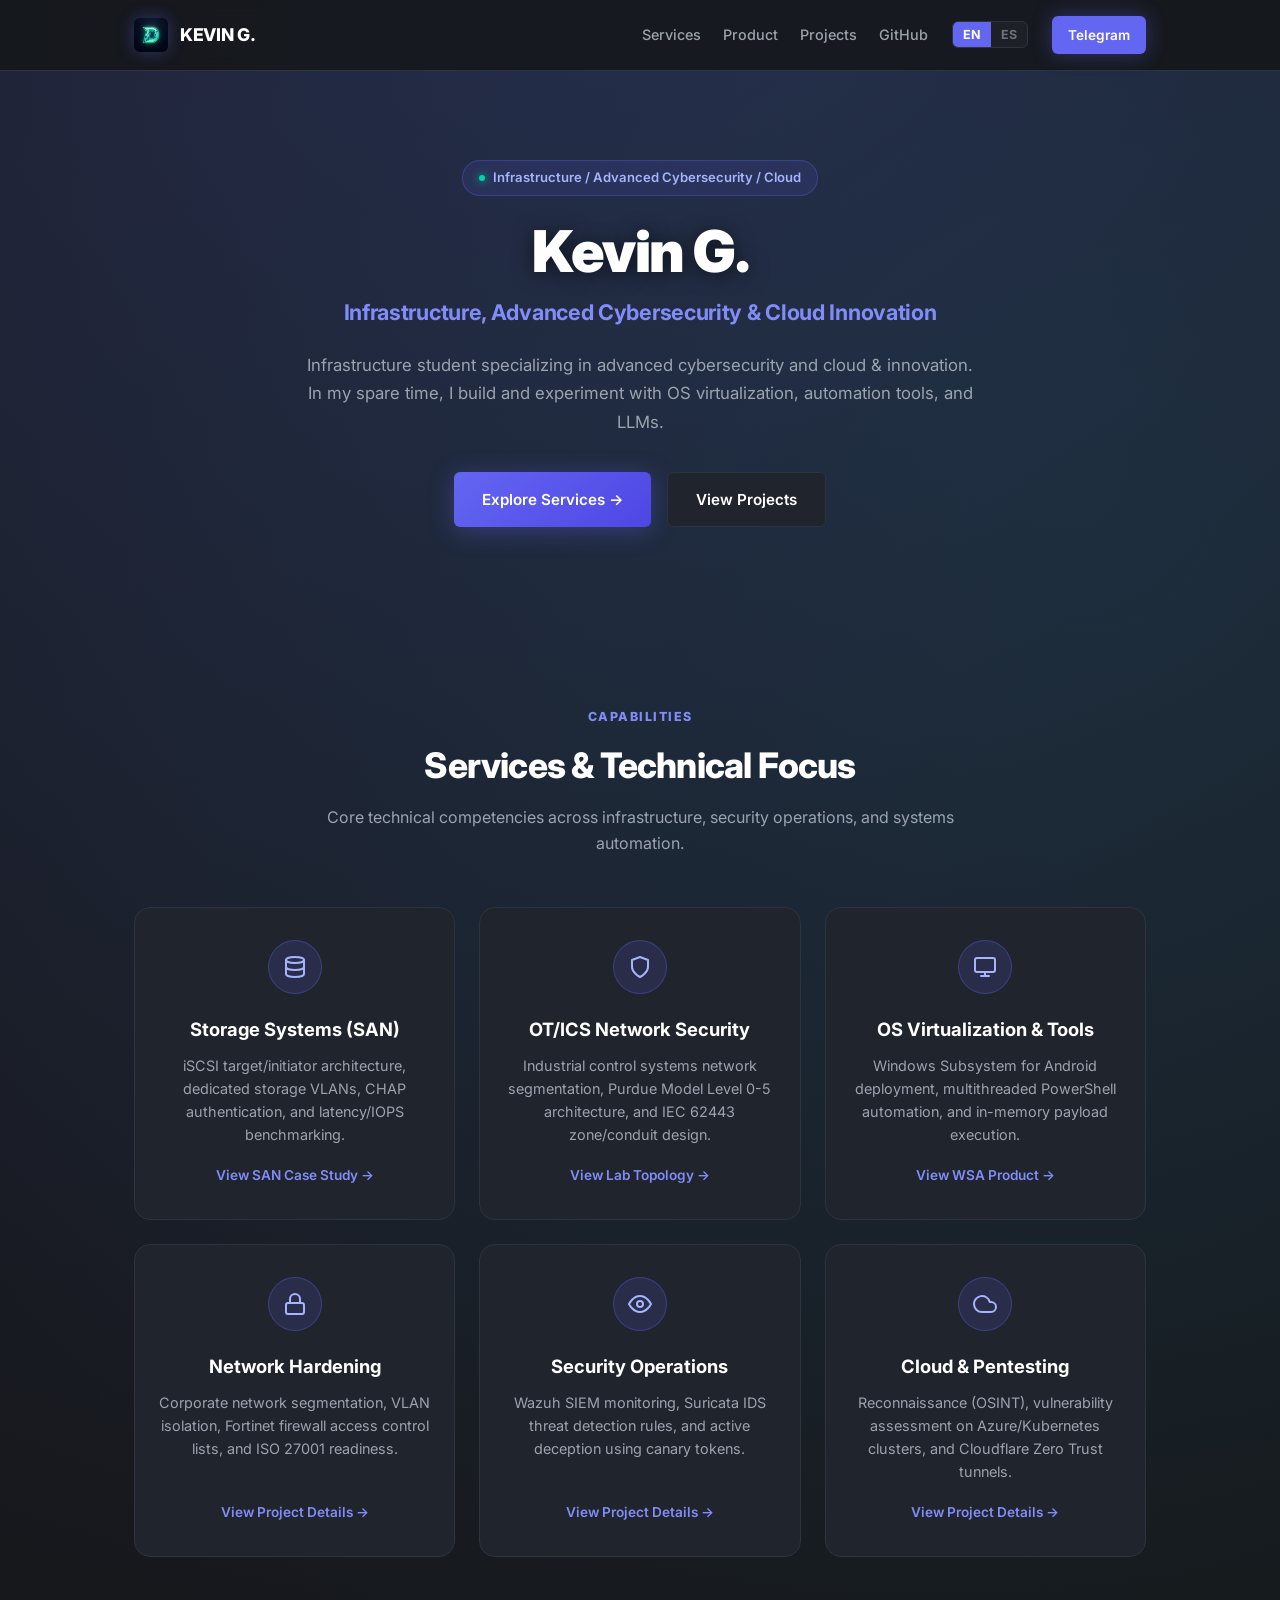
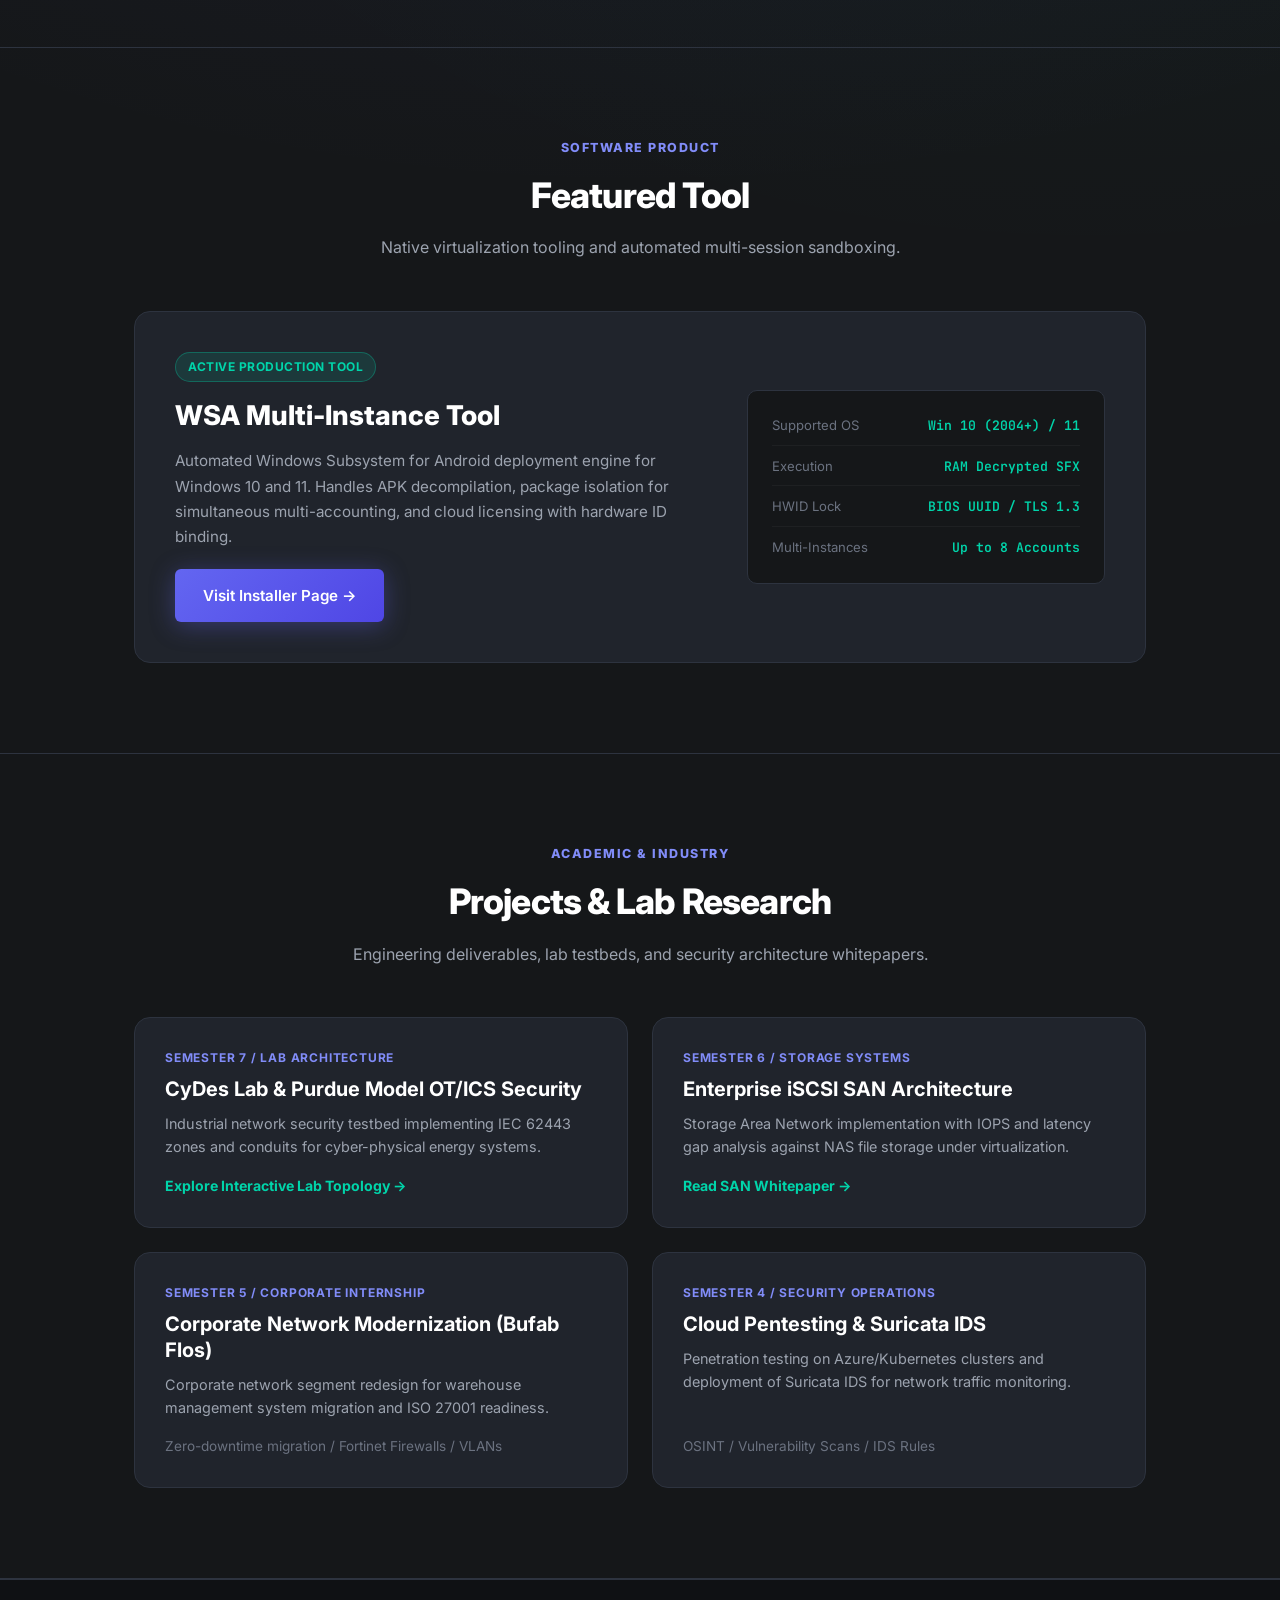
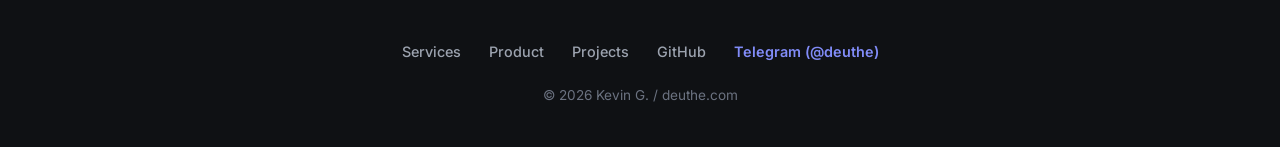
==== commit 59ba2826: "update" ====
--- a/index.html
+++ b/index.html
@@ -3,23 +3,23 @@
 <head>
  <meta charset="UTF-8">
  <meta name="viewport" content="width=device-width, initial-scale=1.0">
- <title>Kevin Guzman | Infrastructure, Advanced Cybersecurity & Cloud</title>
- <meta name="description" content="Portfolio of Kevin Guzman Infrastructure student specializing in Advanced Cybersecurity, Cloud, Innovation, OS Virtualization, Automation, and LLMs.">
+ <title>Kevin G. | Infrastructure, Advanced Cybersecurity & Cloud</title>
+ <meta name="description" content="Portfolio of Kevin G. Infrastructure student specializing in Advanced Cybersecurity, Cloud, Innovation, OS Virtualization, Automation, and LLMs.">
  <link rel="canonical" href="https://deuthe.com/">
  <link rel="icon" type="image/png" href="assets/img/logo.png">
 
  <!-- Open Graph -->
  <meta property="og:type" content="website">
  <meta property="og:url" content="https://deuthe.com/">
- <meta property="og:title" content="Kevin Guzman | Infrastructure, Advanced Cybersecurity & Cloud">
- <meta property="og:description" content="Portfolio of Kevin Guzman Infrastructure student specializing in Advanced Cybersecurity, Cloud, Innovation, OS Virtualization, Automation, and LLMs.">
+ <meta property="og:title" content="Kevin G. | Infrastructure, Advanced Cybersecurity & Cloud">
+ <meta property="og:description" content="Portfolio of Kevin G. Infrastructure student specializing in Advanced Cybersecurity, Cloud, Innovation, OS Virtualization, Automation, and LLMs.">
  <meta property="og:image" content="https://deuthe.com/assets/img/logo.png">
 
  <!-- Twitter -->
  <meta property="twitter:card" content="summary_large_image">
  <meta property="twitter:url" content="https://deuthe.com/">
- <meta property="twitter:title" content="Kevin Guzman | Infrastructure, Advanced Cybersecurity & Cloud">
- <meta property="twitter:description" content="Portfolio of Kevin Guzman Infrastructure student specializing in Advanced Cybersecurity, Cloud, Innovation, OS Virtualization, Automation, and LLMs.">
+ <meta property="twitter:title" content="Kevin G. | Infrastructure, Advanced Cybersecurity & Cloud">
+ <meta property="twitter:description" content="Portfolio of Kevin G. Infrastructure student specializing in Advanced Cybersecurity, Cloud, Innovation, OS Virtualization, Automation, and LLMs.">
  <meta property="twitter:image" content="https://deuthe.com/assets/img/logo.png">
 
  <!-- Google Fonts (Cruip Open Typography) -->
@@ -538,7 +538,7 @@
  <div class="container">
  <a href="/" class="brand">
  <img src="assets/img/logo.png" alt="Deuthe Logo" class="brand-logo">
- <span>KEVIN GUZMAN</span>
+ <span>KEVIN G.</span>
  </a>
  <div class="nav-right">
  <div class="nav-links">
@@ -563,7 +563,7 @@
  <span class="dot"></span>
  <span data-i18n="hero_badge">Infrastructure / Advanced Cybersecurity / Cloud</span>
  </div>
- <h1 class="hero-title">Kevin Guzman</h1>
+ <h1 class="hero-title">Kevin G.</h1>
  <div class="hero-subtitle" data-i18n="hero_sub">Infrastructure, Advanced Cybersecurity & Cloud Innovation</div>
  <p class="hero-bio" data-i18n="hero_bio">
  Infrastructure student specializing in advanced cybersecurity and cloud & innovation. In my spare time, I build and experiment with OS virtualization, automation tools, and LLMs.
@@ -750,7 +750,7 @@
  <a href="https://github.com/Deuthe" target="_blank">GitHub</a>
  <a href="https://t.me/deuthe" target="_blank" style="color: #818cf8; font-weight: 600;">Telegram (@deuthe)</a>
  </div>
- <p class="footer-copy">&copy; 2026 Kevin Guzman / deuthe.com</p>
+ <p class="footer-copy">&copy; 2026 Kevin G. / deuthe.com</p>
  </div>
  </footer>
 
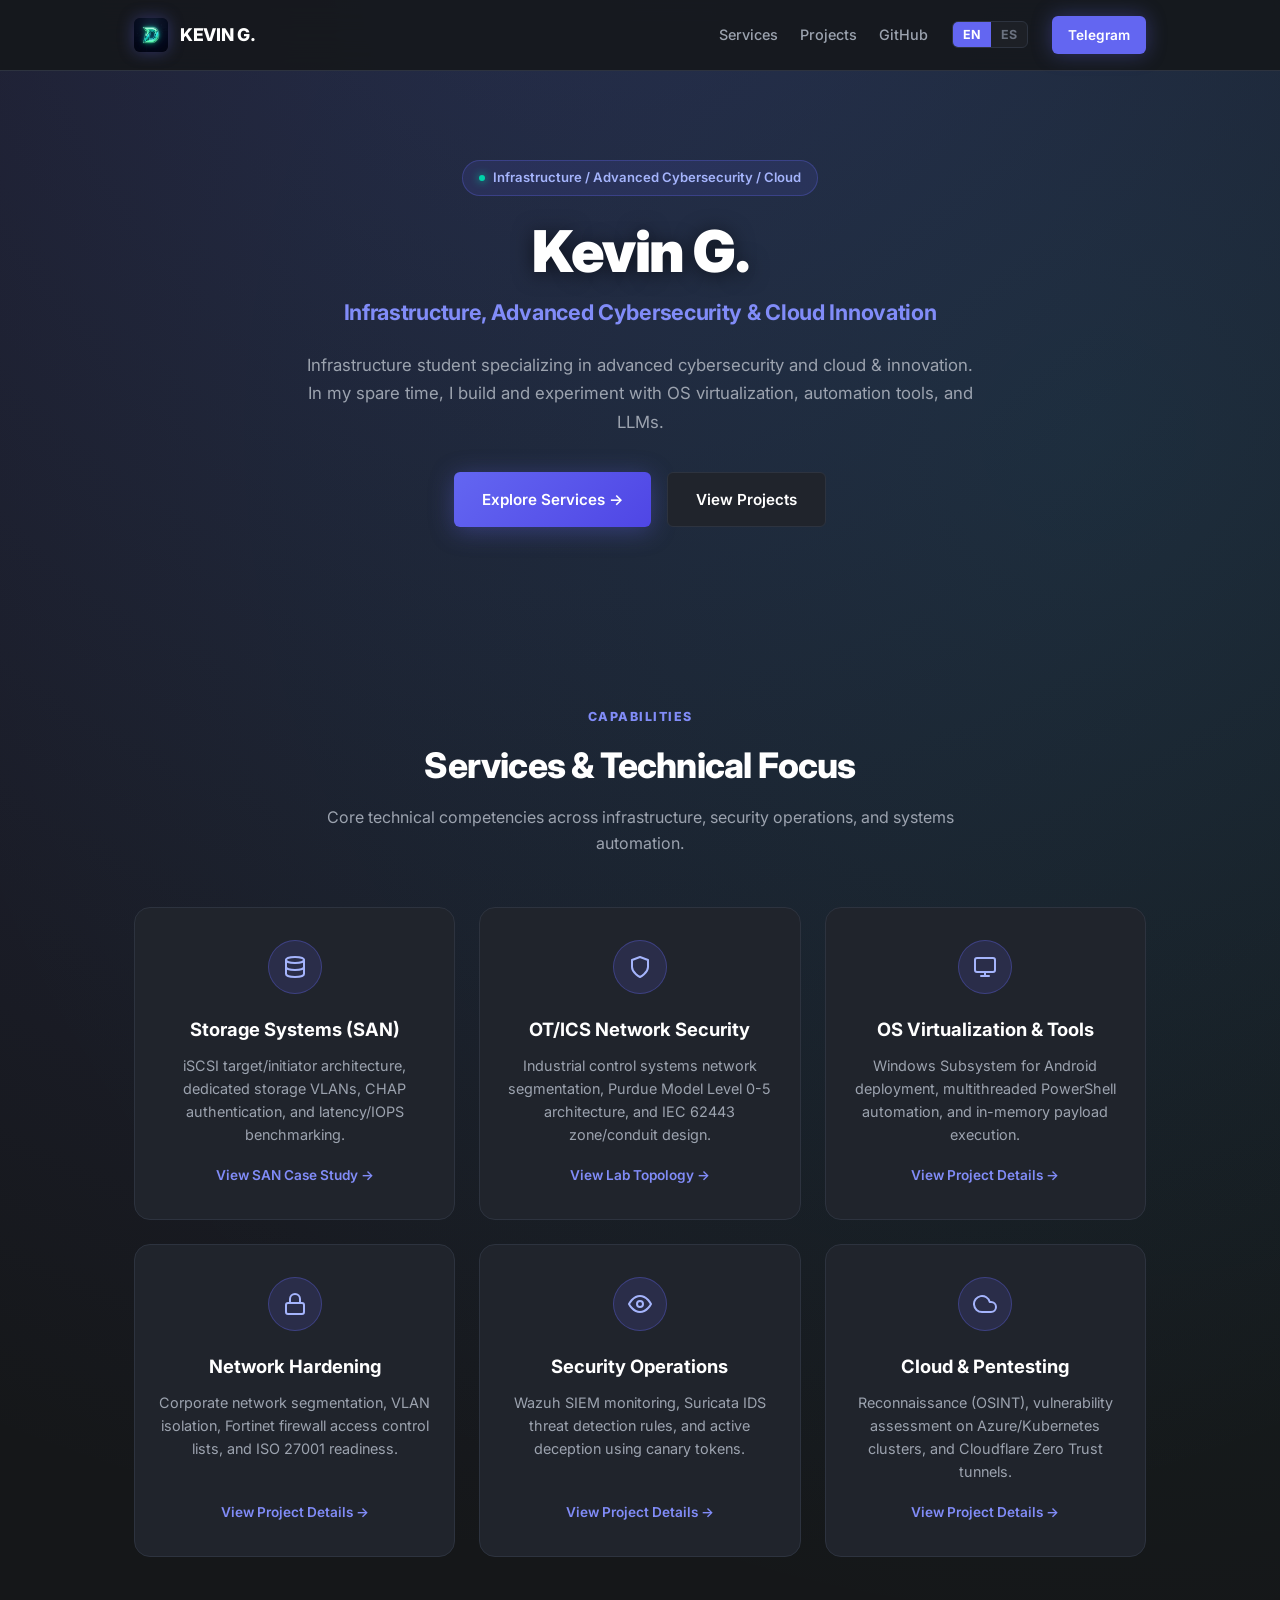
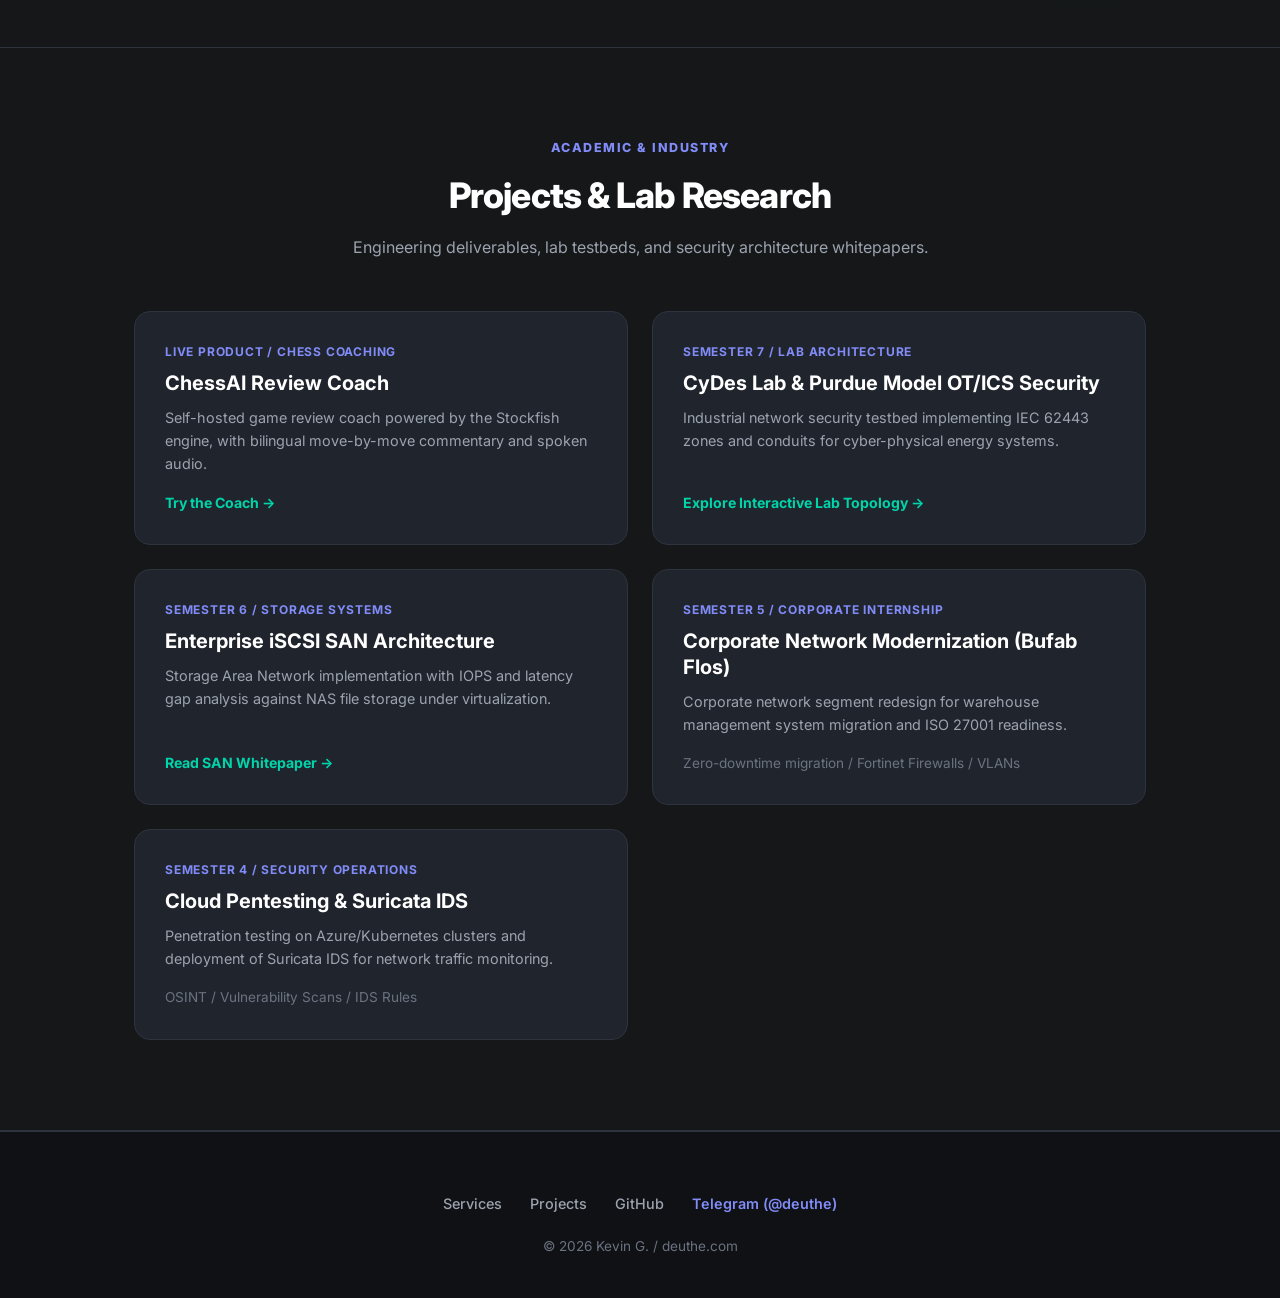
==== commit e6561f77: "Retire WSA tool: remove products/wsa, drop featured product section, add ChessAI Coach to projects" ====
--- a/index.html
+++ b/index.html
@@ -374,66 +374,6 @@
 
  .service-link:hover { color: #a5b4fc; text-decoration: underline; }
 
- /* Featured Product (Cruip Open Zig-Zag Spotlight) */
- .product-card {
- background: var(--bg-card);
- border: 1px solid var(--border);
- border-radius: var(--radius-lg);
- padding: 40px;
- display: grid;
- grid-template-columns: 1.2fr 0.8fr;
- gap: 36px;
- align-items: center;
- }
-
- .product-badge {
- display: inline-block;
- background: rgba(0, 212, 170, 0.12);
- color: var(--accent);
- border: 1px solid rgba(0, 212, 170, 0.3);
- font-size: 0.75rem;
- font-weight: 700;
- padding: 4px 12px;
- border-radius: 20px;
- text-transform: uppercase;
- letter-spacing: 0.5px;
- margin-bottom: 12px;
- }
-
- .product-title {
- font-size: 1.7rem;
- font-weight: 800;
- color: #ffffff;
- margin-bottom: 10px;
- }
-
- .product-desc {
- color: var(--text-body);
- font-size: 0.95rem;
- line-height: 1.65;
- margin-bottom: 20px;
- }
-
- .product-specs {
- background: var(--bg);
- border: 1px solid var(--border);
- border-radius: var(--radius-md);
- padding: 24px;
- }
-
- .spec-item {
- display: flex;
- justify-content: space-between;
- font-size: 0.82rem;
- margin-bottom: 10px;
- border-bottom: 1px solid rgba(255, 255, 255, 0.04);
- padding-bottom: 8px;
- }
-
- .spec-item:last-child { margin-bottom: 0; border-bottom: none; padding-bottom: 0; }
- .spec-label { color: var(--text-muted); }
- .spec-val { color: var(--accent); font-family: 'JetBrains Mono', monospace; font-weight: 600; }
-
  /* Projects Grid (Cruip Open Showcase) */
  .projects-grid {
  display: grid;
@@ -525,7 +465,6 @@
  @media (max-width: 860px) {
  .services-grid { grid-template-columns: 1fr; }
  .projects-grid { grid-template-columns: 1fr; }
- .product-card { grid-template-columns: 1fr; }
  .hero-title { font-size: 2.6rem; }
  .nav-links { display: none; }
  }
@@ -543,7 +482,6 @@
  <div class="nav-right">
  <div class="nav-links">
  <a href="#services" data-i18n="nav_services">Services</a>
- <a href="#product" data-i18n="nav_product">Product</a>
  <a href="#projects" data-i18n="nav_projects">Projects</a>
  <a href="https://github.com/Deuthe" target="_blank">GitHub</a>
  </div>
@@ -610,7 +548,7 @@
  <div class="service-icon-circle"><svg width="24" height="24" viewBox="0 0 24 24" fill="none" stroke="#a5b4fc" stroke-width="2" stroke-linecap="round" stroke-linejoin="round"><rect x="2" y="3" width="20" height="14" rx="2" ry="2"></rect><line x1="8" y1="21" x2="16" y2="21"></line><line x1="12" y1="17" x2="12" y2="21"></line></svg></div>
  <h3 class="service-title" data-i18n="srv3_title">OS Virtualization & Tools</h3>
  <p class="service-desc" data-i18n="srv3_desc">Windows Subsystem for Android deployment, multithreaded PowerShell automation, and in-memory payload execution.</p>
- <a href="#product" class="service-link" data-i18n="srv3_link">View WSA Product &rarr;</a>
+ <a href="#projects" class="service-link" data-i18n="srv3_link">View Project Details &rarr;</a>
  </div>
 
  <!-- 4. Network Hardening -->
@@ -644,47 +582,6 @@
  </div>
  </section>
 
- <!-- FEATURED PRODUCT (Spotlight Section) -->
- <section id="product">
- <div class="container">
- <div class="section-header">
- <span class="section-tag" data-i18n="tag_software">Software Product</span>
- <h2 class="section-title" data-i18n="title_product">Featured Tool</h2>
- <p class="section-desc" data-i18n="desc_product">Native virtualization tooling and automated multi-session sandboxing.</p>
- </div>
-
- <div class="product-card">
- <div>
- <span class="product-badge" data-i18n="badge_active_tool"> Active Production Tool</span>
- <h3 class="product-title">WSA Multi-Instance Tool</h3>
- <p class="product-desc" data-i18n="product_desc">
- Automated Windows Subsystem for Android deployment engine for Windows 10 and 11. Handles APK decompilation, package isolation for simultaneous multi-accounting, and cloud licensing with hardware ID binding.
- </p>
- <a href="/products/dofustouchwsa/install/" class="btn-cta-main" data-i18n="btn_installer_page">Visit Installer Page &rarr;</a>
- </div>
-
- <div class="product-specs">
- <div class="spec-item">
- <span class="spec-label" data-i18n="spec_os">Supported OS</span>
- <span class="spec-val">Win 10 (2004+) / 11</span>
- </div>
- <div class="spec-item">
- <span class="spec-label" data-i18n="spec_mode">Execution</span>
- <span class="spec-val">RAM Decrypted SFX</span>
- </div>
- <div class="spec-item">
- <span class="spec-label" data-i18n="spec_hwid">HWID Lock</span>
- <span class="spec-val">BIOS UUID / TLS 1.3</span>
- </div>
- <div class="spec-item">
- <span class="spec-label" data-i18n="spec_clones">Multi-Instances</span>
- <span class="spec-val">Up to 8 Accounts</span>
- </div>
- </div>
- </div>
- </div>
- </section>
-
  <!-- PROJECTS -->
  <section id="projects">
  <div class="container">
@@ -696,6 +593,16 @@
 
  <div class="projects-grid">
 
+ <!-- Live Product -->
+ <div class="project-card">
+ <div>
+ <div class="project-meta">Live Product / Chess Coaching</div>
+ <h3 class="project-name" data-i18n="prj5_title">ChessAI Review Coach</h3>
+ <p class="project-desc" data-i18n="prj5_desc">Self-hosted game review coach powered by the Stockfish engine, with bilingual move-by-move commentary and spoken audio.</p>
+ </div>
+ <a href="/chess/" class="project-link" data-i18n="prj5_link">Try the Coach &rarr;</a>
+ </div>
+
  <!-- Semester 7 -->
  <div class="project-card">
  <div>
@@ -745,7 +652,6 @@
  <div class="container">
  <div class="footer-links">
  <a href="#services" data-i18n="nav_services">Services</a>
- <a href="#product" data-i18n="nav_product">Product</a>
  <a href="#projects" data-i18n="nav_projects">Projects</a>
  <a href="https://github.com/Deuthe" target="_blank">GitHub</a>
  <a href="https://t.me/deuthe" target="_blank" style="color: #818cf8; font-weight: 600;">Telegram (@deuthe)</a>
@@ -759,7 +665,6 @@
  const translations = {
  en: {
  nav_services: "Services",
- nav_product: "Product",
  nav_projects: "Projects",
  hero_badge: "Infrastructure / Advanced Cybersecurity / Cloud",
  hero_sub: "Infrastructure, Advanced Cybersecurity & Cloud Innovation",
@@ -777,7 +682,7 @@
  srv2_link: "View Lab Topology →",
  srv3_title: "OS Virtualization & Tools",
  srv3_desc: "Windows Subsystem for Android deployment, multithreaded PowerShell automation, and in-memory payload execution.",
- srv3_link: "View WSA Product →",
+ srv3_link: "View Project Details →",
  srv4_title: "Network Hardening",
  srv4_desc: "Corporate network segmentation, VLAN isolation, Fortinet firewall access control lists, and ISO 27001 readiness.",
  srv4_link: "View Project Details →",
@@ -787,16 +692,6 @@
  srv6_title: "Cloud & Pentesting",
  srv6_desc: "Reconnaissance (OSINT), vulnerability assessment on Azure/Kubernetes clusters, and Cloudflare Zero Trust tunnels.",
  srv6_link: "View Project Details →",
- tag_software: "Software Product",
- title_product: "Featured Tool",
- desc_product: "Native virtualization tooling and automated multi-session sandboxing.",
- badge_active_tool: " Active Production Tool",
- product_desc: "Automated Windows Subsystem for Android deployment engine for Windows 10 and 11. Handles APK decompilation, package isolation for simultaneous multi-accounting, and cloud licensing with hardware ID binding.",
- btn_installer_page: "Visit Installer Page →",
- spec_os: "Supported OS",
- spec_mode: "Execution",
- spec_hwid: "HWID Lock",
- spec_clones: "Multi-Instances",
  tag_academic: "Academic & Industry",
  title_projects: "Projects & Lab Research",
  desc_projects: "Engineering deliverables, lab testbeds, and security architecture whitepapers.",
@@ -811,11 +706,13 @@
  prj3_note: "Zero-downtime migration / Fortinet Firewalls / VLANs",
  prj4_title: "Cloud Pentesting & Suricata IDS",
  prj4_desc: "Penetration testing on Azure/Kubernetes clusters and deployment of Suricata IDS for network traffic monitoring.",
- prj4_note: "OSINT / Vulnerability Scans / IDS Rules"
+ prj4_note: "OSINT / Vulnerability Scans / IDS Rules",
+ prj5_title: "ChessAI Review Coach",
+ prj5_desc: "Self-hosted game review coach powered by the Stockfish engine, with bilingual move-by-move commentary and spoken audio.",
+ prj5_link: "Try the Coach →"
  },
  es: {
  nav_services: "Servicios",
- nav_product: "Producto",
  nav_projects: "Proyectos",
  hero_badge: "Infraestructura / Ciberseguridad Avanzada / Cloud",
  hero_sub: "Infraestructura, Ciberseguridad Avanzada e Innovación Cloud",
@@ -833,7 +730,7 @@
  srv2_link: "Ver Topología del Lab →",
  srv3_title: "Virtualización de SO y Herramientas",
  srv3_desc: "Despliegue de Windows Subsystem for Android, automatización PowerShell multihilo y ejecución en memoria.",
- srv3_link: "Ver Producto WSA →",
+ srv3_link: "Ver Detalles del Proyecto →",
  srv4_title: "Fortalecimiento de Redes",
  srv4_desc: "Segmentación de redes corporativas, aislamiento de VLANs, listas de control de acceso Fortinet y preparación ISO 27001.",
  srv4_link: "Ver Detalles del Proyecto →",
@@ -843,16 +740,6 @@
  srv6_title: "Cloud y Pentesting",
  srv6_desc: "Reconocimiento (OSINT), evaluación de vulnerabilidades en clústeres Azure/Kubernetes y túneles Cloudflare Zero Trust.",
  srv6_link: "Ver Detalles del Proyecto →",
- tag_software: "Producto de Software",
- title_product: "Herramienta Destacada",
- desc_product: "Herramientas de virtualización nativa y sandboxing multisessión automatizado.",
- badge_active_tool: " Herramienta en Producción",
- product_desc: "Motor de despliegue automatizado de Windows Subsystem for Android para Windows 10 y 11. Gestiona descompilación de APKs, aislamiento de paquetes para multicuenta simultánea y licencias cloud vinculadas a HWID.",
- btn_installer_page: "Visitar Página del Instalador →",
- spec_os: "SO Compatible",
- spec_mode: "Ejecución",
- spec_hwid: "Bloqueo HWID",
- spec_clones: "Multicuentas",
  tag_academic: "Académico e Industria",
  title_projects: "Proyectos e Investigación de Laboratorio",
  desc_projects: "Entregables de ingeniería, bancos de prueba de laboratorio y whitepapers de arquitectura.",
@@ -867,7 +754,10 @@
  prj3_note: "Migración sin tiempo de inactividad / Firewalls Fortinet / VLANs",
  prj4_title: "Pentesting Cloud e IDS Suricata",
  prj4_desc: "Pruebas de penetración en clústeres Azure/Kubernetes y despliegue de Suricata IDS para monitorización de tráfico.",
- prj4_note: "OSINT / Escaneos de Vulnerabilidades / Reglas IDS"
+ prj4_note: "OSINT / Escaneos de Vulnerabilidades / Reglas IDS",
+ prj5_title: "ChessAI Review Coach",
+ prj5_desc: "Entrenador de ajedrez autoalojado con el motor Stockfish, comentario jugada a jugada bilingüe y audio.",
+ prj5_link: "Probar el Entrenador →"
  }
  };
 
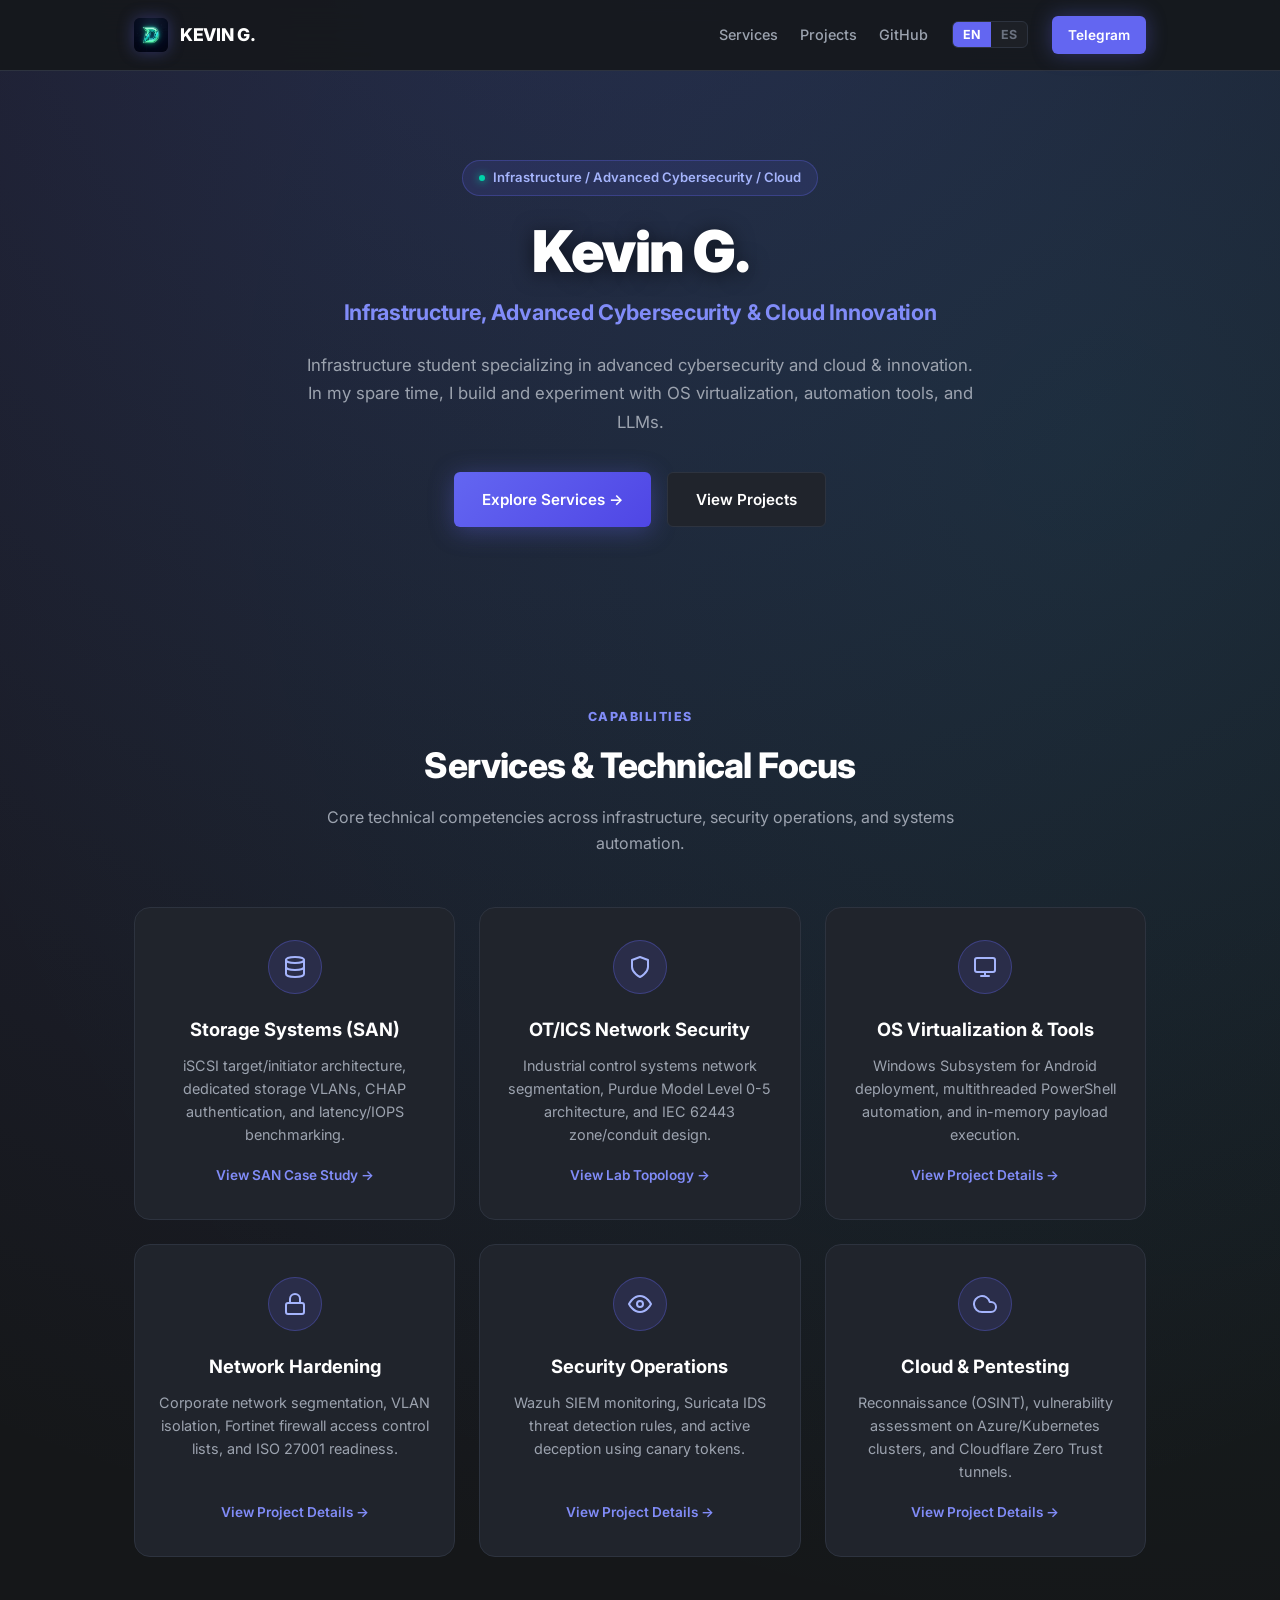
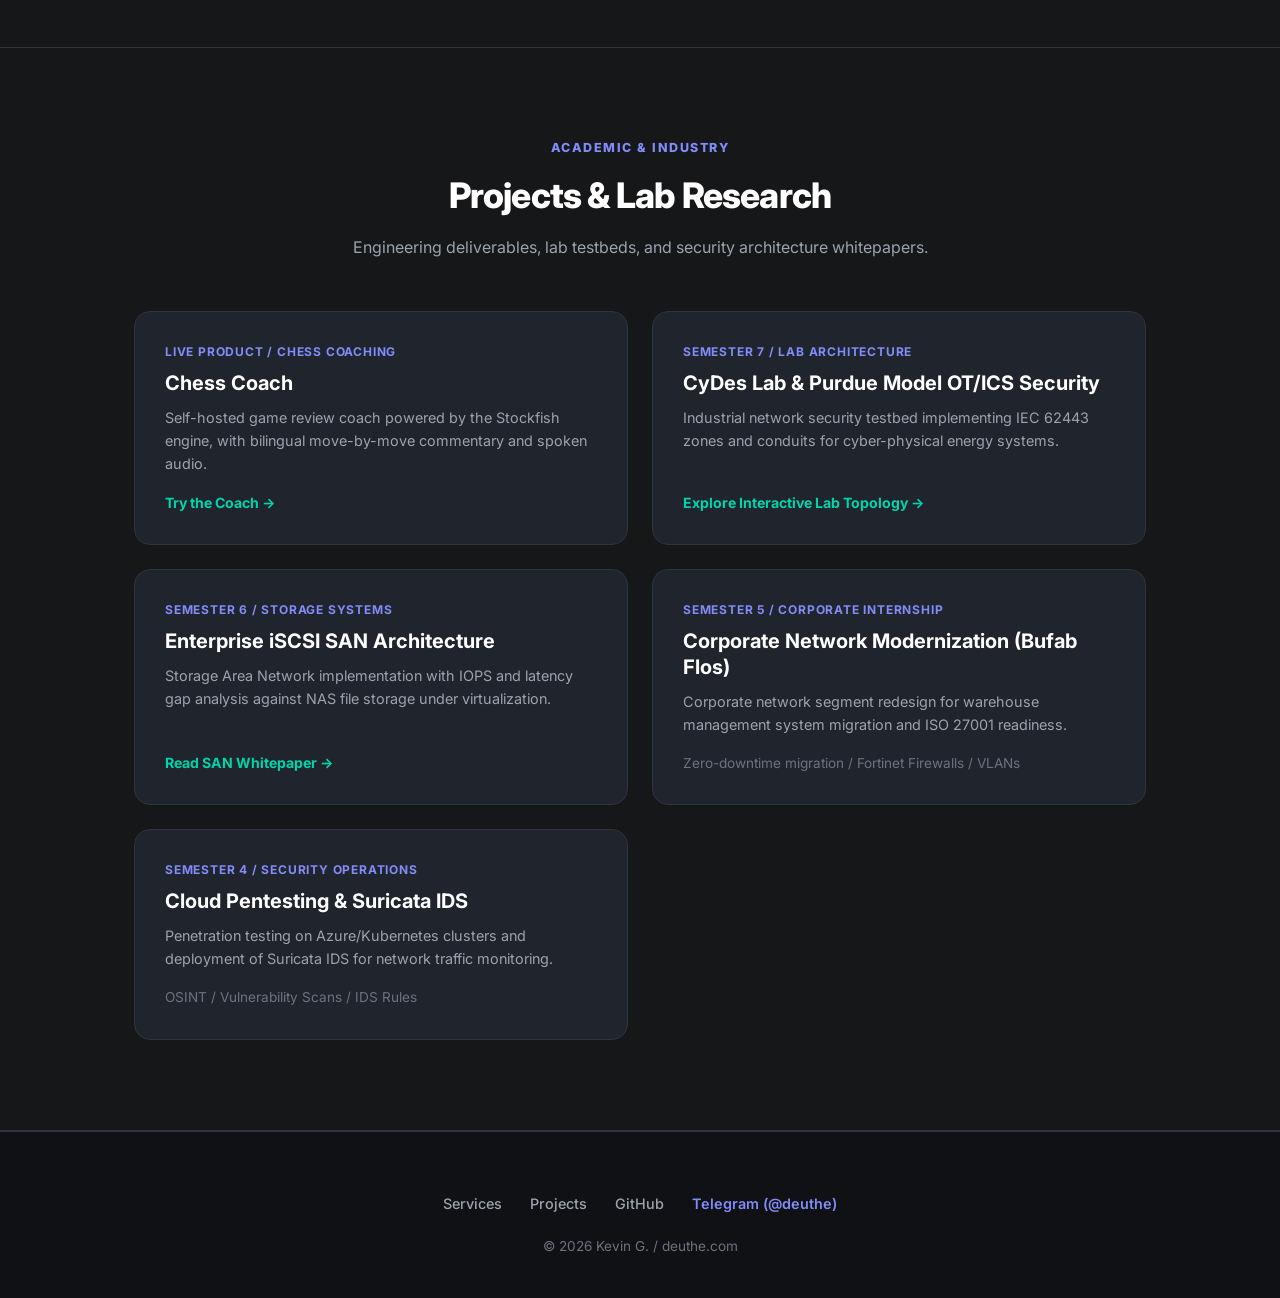
==== commit 93c2e5fe: "Rename tool to Chess Coach (drop the misleading AI)" ====
--- a/index.html
+++ b/index.html
@@ -597,7 +597,7 @@
  <div class="project-card">
  <div>
  <div class="project-meta">Live Product / Chess Coaching</div>
- <h3 class="project-name" data-i18n="prj5_title">ChessAI Review Coach</h3>
+ <h3 class="project-name" data-i18n="prj5_title">Chess Coach</h3>
  <p class="project-desc" data-i18n="prj5_desc">Self-hosted game review coach powered by the Stockfish engine, with bilingual move-by-move commentary and spoken audio.</p>
  </div>
  <a href="/chess/" class="project-link" data-i18n="prj5_link">Try the Coach &rarr;</a>
@@ -707,7 +707,7 @@
  prj4_title: "Cloud Pentesting & Suricata IDS",
  prj4_desc: "Penetration testing on Azure/Kubernetes clusters and deployment of Suricata IDS for network traffic monitoring.",
  prj4_note: "OSINT / Vulnerability Scans / IDS Rules",
- prj5_title: "ChessAI Review Coach",
+ prj5_title: "Chess Coach",
  prj5_desc: "Self-hosted game review coach powered by the Stockfish engine, with bilingual move-by-move commentary and spoken audio.",
  prj5_link: "Try the Coach →"
  },
@@ -755,7 +755,7 @@
  prj4_title: "Pentesting Cloud e IDS Suricata",
  prj4_desc: "Pruebas de penetración en clústeres Azure/Kubernetes y despliegue de Suricata IDS para monitorización de tráfico.",
  prj4_note: "OSINT / Escaneos de Vulnerabilidades / Reglas IDS",
- prj5_title: "ChessAI Review Coach",
+ prj5_title: "Chess Coach",
  prj5_desc: "Entrenador de ajedrez autoalojado con el motor Stockfish, comentario jugada a jugada bilingüe y audio.",
  prj5_link: "Probar el Entrenador →"
  }
